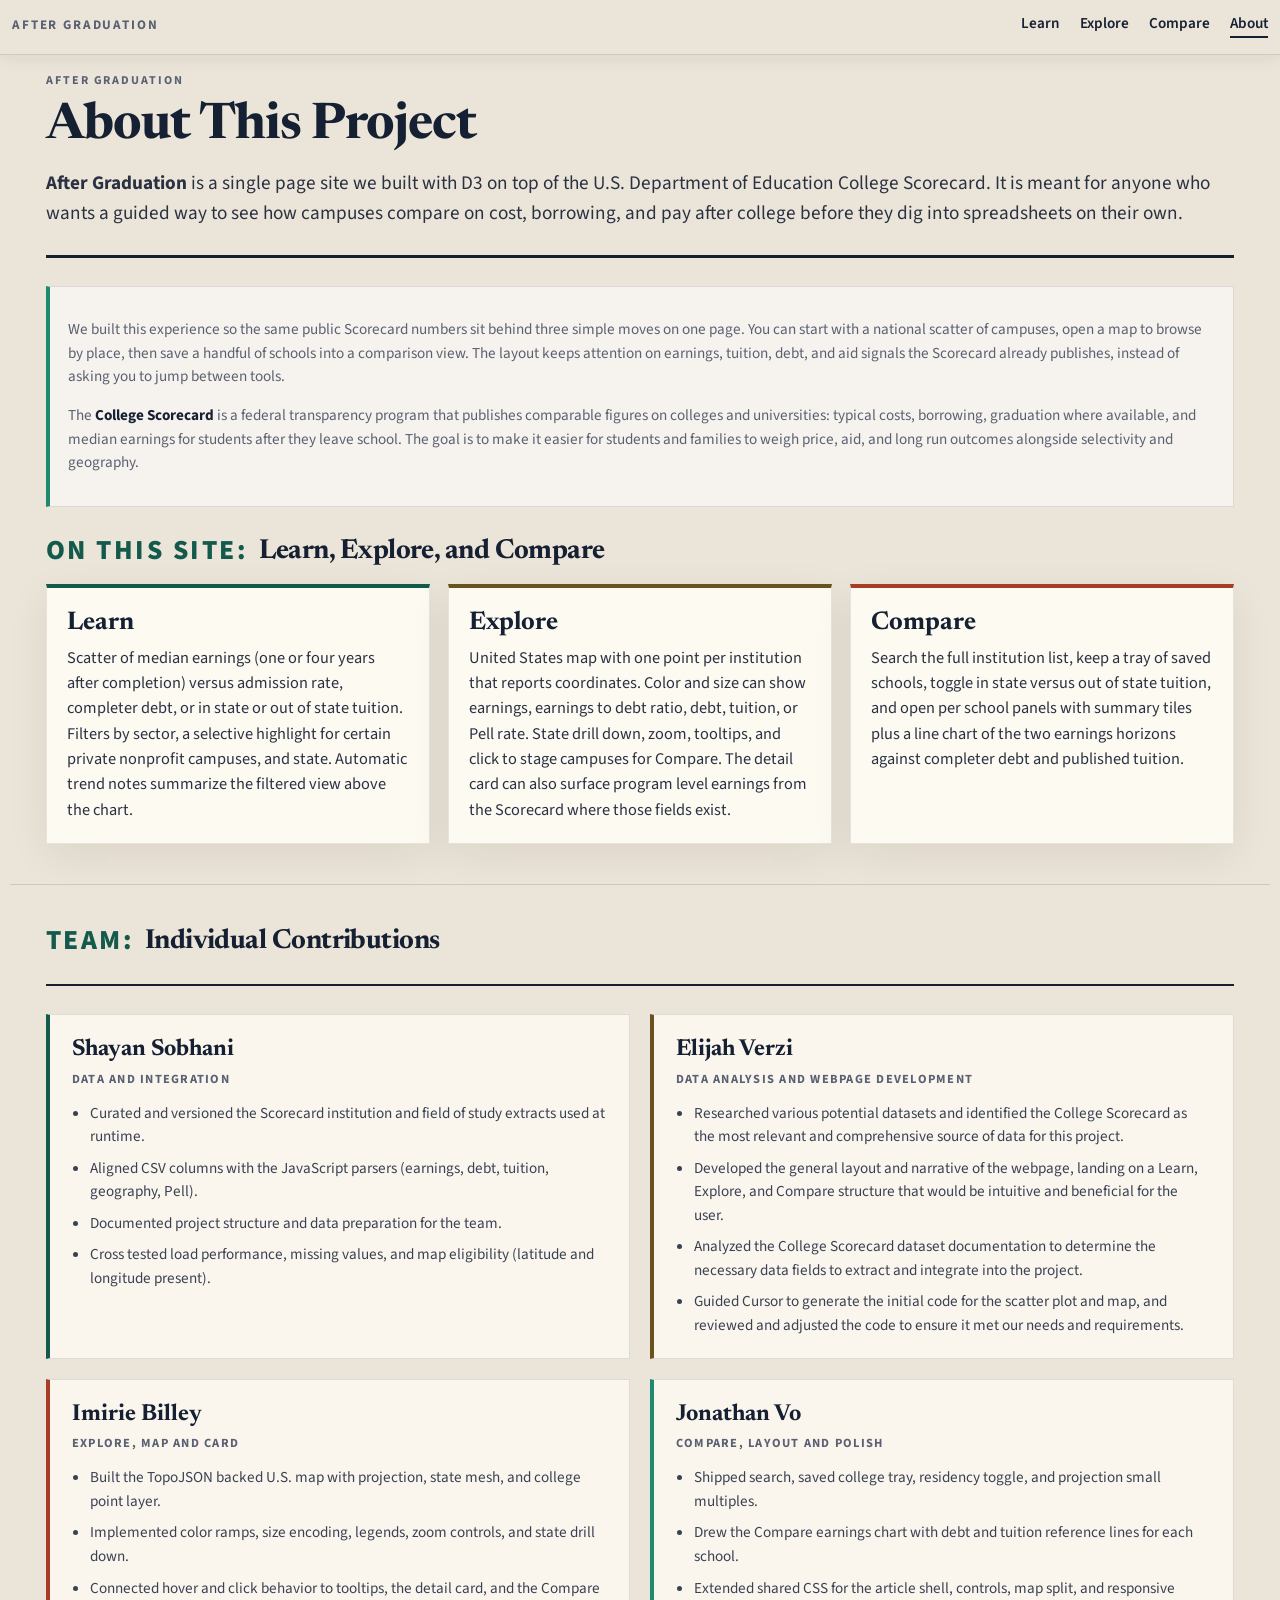
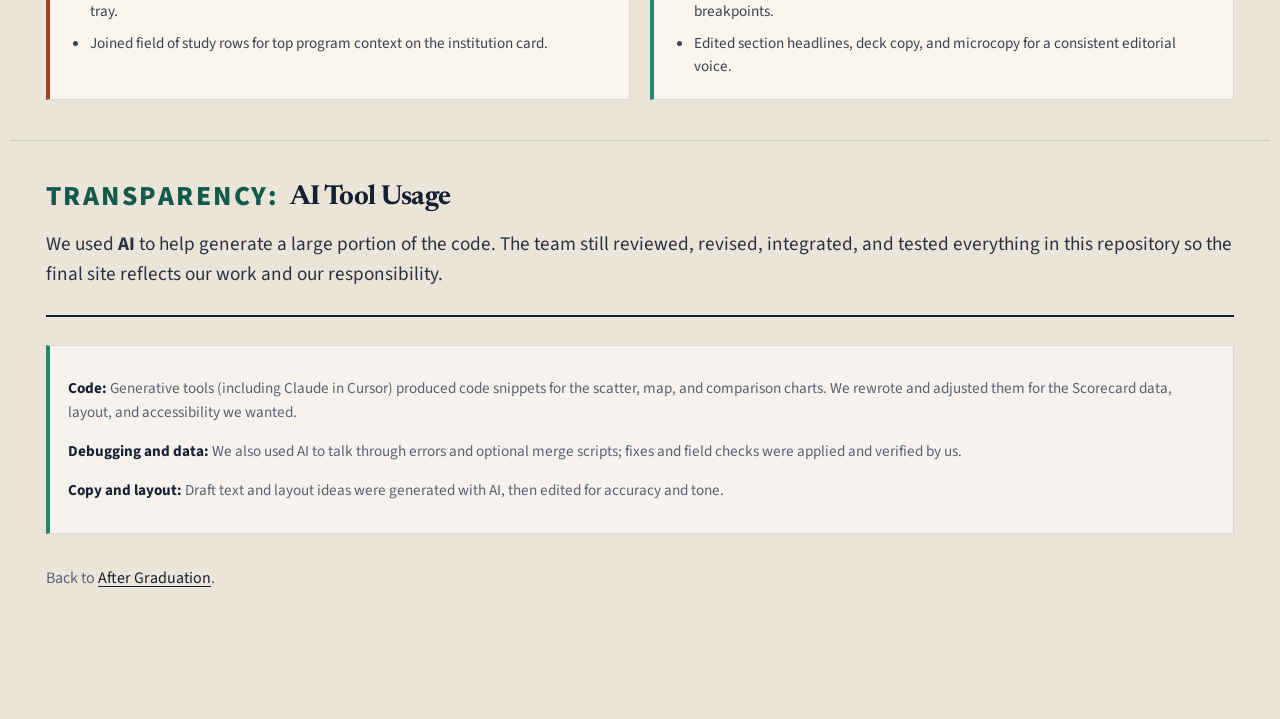
==== about.html @ a9d9b0b6 "Updated my contribution section" ====
<!DOCTYPE html>
<html lang="en">
<head>
  <meta charset="UTF-8">
  <meta name="viewport" content="width=device-width, initial-scale=1.0">
  <title>About | After Graduation</title>
  <link rel="preconnect" href="https://fonts.googleapis.com">
  <link rel="preconnect" href="https://fonts.gstatic.com" crossorigin>
  <link href="https://fonts.googleapis.com/css2?family=Newsreader:ital,opsz,wght@0,6..72,400..800;1,6..72,400..800&family=Source+Sans+3:ital,wght@0,400..700;1,400..700&display=swap" rel="stylesheet">
  <link rel="stylesheet" href="css/styles.css">
</head>
<body class="page-learn page-explore page-about">
  <header class="viz-nav">
    <div class="viz-nav__brand">After Graduation</div>
    <nav class="viz-nav__links" aria-label="Sections">
      <a href="index.html#learn">Learn</a>
      <a href="index.html#explore">Explore</a>
      <a href="index.html#decide">Compare</a>
      <a href="about.html" aria-current="page">About</a>
    </nav>
  </header>

  <div class="page-shell page-shell--article">
    <main>
      <article class="viz-article" id="about-project">
        <header class="viz-mast">
          <p class="viz-kicker">After Graduation</p>
          <h1 class="viz-headline">About This Project</h1>
          <p class="viz-deck">
            <strong>After Graduation</strong> is a single page site we built with D3 on top of the U.S. Department of Education College Scorecard. It is meant for anyone who wants a guided way to see how campuses compare on cost, borrowing, and pay after college before they dig into spreadsheets on their own.
          </p>
        </header>

        <aside class="viz-method" aria-label="About this website and the College Scorecard">
          <p>
            We built this experience so the same public Scorecard numbers sit behind three simple moves on one page. You can start with a national scatter of campuses, open a map to browse by place, then save a handful of schools into a comparison view. The layout keeps attention on earnings, tuition, debt, and aid signals the Scorecard already publishes, instead of asking you to jump between tools.
          </p>
          <p>
            The <strong>College Scorecard</strong> is a federal transparency program that publishes comparable figures on colleges and universities: typical costs, borrowing, graduation where available, and median earnings for students after they leave school. The goal is to make it easier for students and families to weigh price, aid, and long run outcomes alongside selectivity and geography.
          </p>
        </aside>

        <h1 class="viz-headline"><span class="viz-section-prefix">On This Site:</span> <span class="viz-section-rest">Learn, Explore, and Compare</span></h1>

        <div class="about-pillar-grid">
          <article class="about-pillar-card about-pillar-card--learn">
            <h3 class="about-pillar-title">Learn</h3>
            <p class="about-pillar-body">Scatter of median earnings (one or four years after completion) versus admission rate, completer debt, or in state or out of state tuition. Filters by sector, a selective highlight for certain private nonprofit campuses, and state. Automatic trend notes summarize the filtered view above the chart.</p>
          </article>
          <article class="about-pillar-card about-pillar-card--explore">
            <h3 class="about-pillar-title">Explore</h3>
            <p class="about-pillar-body">United States map with one point per institution that reports coordinates. Color and size can show earnings, earnings to debt ratio, debt, tuition, or Pell rate. State drill down, zoom, tooltips, and click to stage campuses for Compare. The detail card can also surface program level earnings from the Scorecard where those fields exist.</p>
          </article>
          <article class="about-pillar-card about-pillar-card--compare">
            <h3 class="about-pillar-title">Compare</h3>
            <p class="about-pillar-body">Search the full institution list, keep a tray of saved schools, toggle in state versus out of state tuition, and open per school panels with summary tiles plus a line chart of the two earnings horizons against completer debt and published tuition.</p>
          </article>
        </div>
      </article>

      <article class="viz-article" id="about-team">
        <header class="viz-mast viz-mast--sub">
          <h1 class="viz-headline"><span class="viz-section-prefix">Team:</span> <span class="viz-section-rest">Individual Contributions </span></h1>
          <p class="viz-deck">
            
          </p>
        </header>

        <div class="about-contrib-grid" role="list">
          <div class="about-contrib-card" role="listitem">
            <h2 class="about-contrib-name">Shayan Sobhani</h2>
            <p class="about-contrib-role">Data and Integration</p>
            <ul class="about-contrib-list">
              <li>Curated and versioned the Scorecard institution and field of study extracts used at runtime.</li>
              <li>Aligned CSV columns with the JavaScript parsers (earnings, debt, tuition, geography, Pell).</li>
              <li>Documented project structure and data preparation for the team.</li>
              <li>Cross tested load performance, missing values, and map eligibility (latitude and longitude present).</li>
            </ul>
          </div>
          <div class="about-contrib-card" role="listitem">
            <h2 class="about-contrib-name">Elijah Verzi</h2>
            <p class="about-contrib-role">Data Analysis and Webpage Development</p>
            <ul class="about-contrib-list">
              <li>Researched various potential datasets and identified the College Scorecard as the most relevant and comprehensive source of data for this project.</li>
              <li>Developed the general layout and narrative of the webpage, landing on a Learn, Explore, and Compare structure that would be intuitive and beneficial for the user.</li>
              <li>Analyzed the College Scorecard dataset documentation to determine the necessary data fields to extract and integrate into the project.</li>
              <li>Guided Cursor to generate the initial code for the scatter plot and map, and reviewed and adjusted the code to ensure it met our needs and requirements.</li>
            </ul>
          </div>
          <div class="about-contrib-card" role="listitem">
            <h2 class="about-contrib-name">Imirie Billey</h2>
            <p class="about-contrib-role">Explore, Map and Card</p>
            <ul class="about-contrib-list">
              <li>Built the TopoJSON backed U.S. map with projection, state mesh, and college point layer.</li>
              <li>Implemented color ramps, size encoding, legends, zoom controls, and state drill down.</li>
              <li>Connected hover and click behavior to tooltips, the detail card, and the Compare tray.</li>
              <li>Joined field of study rows for top program context on the institution card.</li>
            </ul>
          </div>
          <div class="about-contrib-card" role="listitem">
            <h2 class="about-contrib-name">Jonathan Vo</h2>
            <p class="about-contrib-role">Compare, Layout and Polish</p>
            <ul class="about-contrib-list">
              <li>Shipped search, saved college tray, residency toggle, and projection small multiples.</li>
              <li>Drew the Compare earnings chart with debt and tuition reference lines for each school.</li>
              <li>Extended shared CSS for the article shell, controls, map split, and responsive breakpoints.</li>
              <li>Edited section headlines, deck copy, and microcopy for a consistent editorial voice.</li>
            </ul>
          </div>
        </div>
      </article>

      <article class="viz-article" id="about-ai">
        <header class="viz-mast viz-mast--sub">
          <h1 class="viz-headline"><span class="viz-section-prefix">Transparency:</span> <span class="viz-section-rest">AI Tool Usage</span></h1>
          <p class="viz-deck">
            We used <strong>AI</strong> to help generate a large portion of the code. The team still reviewed, revised, integrated, and tested everything in this repository so the final site reflects our work and our responsibility.
          </p>
        </header>

        <aside class="viz-method about-ai-panel" aria-label="AI usage log">
          <p><strong>Code:</strong> Generative tools (including Claude in Cursor) produced code snippets for the scatter, map, and comparison charts. We rewrote and adjusted them for the Scorecard data, layout, and accessibility we wanted.</p>
          <p><strong>Debugging and data:</strong> We also used AI to talk through errors and optional merge scripts; fixes and field checks were applied and verified by us.</p>
          <p><strong>Copy and layout:</strong> Draft text and layout ideas were generated with AI, then edited for accuracy and tone.</p>
        </aside>

        <footer class="viz-footer">
          <p>Back to <a href="index.html#learn">After Graduation</a>.</p>
        </footer>
      </article>
    </main>
  </div>
</body>
</html>
---- css/styles.css ----
:root {
  --bg: #dfd4c4;
  --bg-alt: #f2ebe0;
  --surface: rgba(255, 252, 245, 0.9);
  --surface-strong: #faf6ef;
  --ink: #162033;
  --muted: #5a6172;
  --line: rgba(22, 32, 51, 0.12);
  --accent: #d4572f;
  --accent-soft: #f2b06d;
  --teal: #1f8a70;
  --teal-soft: #9cd8c5;
  --gold: #f0c66b;
  --danger: #c94141;
  --shadow: 0 20px 60px rgba(35, 26, 12, 0.12);
  /* Section labels + matching dividers (unified page) */
  --section-learn: #135a4d;
  --section-explore: #6a5220;
  --section-compare: #a63d24;
}

* {
  box-sizing: border-box;
}

html {
  scroll-behavior: smooth;
  scroll-padding-top: calc(env(safe-area-inset-top, 0px) + 3.75rem);
}

body {
  margin: 0;
  font-family: "Source Sans 3", sans-serif;
  color: var(--ink);
  background: #ebe4d8;
}

body.app-loading-active {
  overflow: hidden;
}

.app-loading-overlay {
  position: fixed;
  inset: 0;
  z-index: 2000;
  display: flex;
  align-items: center;
  justify-content: center;
  padding: 24px;
  box-sizing: border-box;
  background: rgba(235, 228, 216, 0.78);
  backdrop-filter: blur(8px);
  -webkit-backdrop-filter: blur(8px);
  transition: opacity 0.35s ease, visibility 0.35s ease;
}

.app-loading-overlay--hidden {
  opacity: 0;
  visibility: hidden;
  pointer-events: none;
}

.app-loading-overlay__panel {
  max-width: min(420px, 100%);
  padding: 22px 26px;
  border-radius: 0;
  border: 1px solid rgba(22, 32, 51, 0.12);
  background: rgba(255, 252, 245, 0.92);
  box-shadow: 0 12px 40px rgba(22, 32, 51, 0.12);
  text-align: center;
}

.app-loading-overlay__message {
  margin: 0;
  font-size: 1.05rem;
  font-weight: 600;
  line-height: 1.45;
  color: var(--ink);
}

a {
  color: inherit;
  text-decoration: none;
}

.page-shell {
  width: min(1380px, calc(100% - 32px));
  margin: 0 auto;
  padding-bottom: 48px;
}

.hero {
  padding: 24px 0 32px;
}

.topbar {
  display: flex;
  align-items: center;
  justify-content: space-between;
  gap: 16px;
  padding: 10px 14px;
  margin-bottom: 28px;
  border: 1px solid rgba(255, 255, 255, 0.45);
  border-radius: 0;
  background: rgba(255, 248, 236, 0.62);
  backdrop-filter: blur(14px);
  box-shadow: var(--shadow);
}

.brand,
h1,
h2,
h3 {
  font-family: "Space Grotesk", sans-serif;
}

.brand {
  font-size: 1rem;
  font-weight: 700;
  letter-spacing: 0.04em;
  text-transform: uppercase;
}

.topbar-links {
  display: flex;
  flex-wrap: wrap;
  gap: 16px;
  color: var(--muted);
}

.hero-grid {
  display: grid;
  grid-template-columns: 1.3fr 0.9fr;
  gap: 24px;
}

.hero-copy,
.hero-panel,
.panel {
  border: 1px solid rgba(255, 255, 255, 0.4);
  border-radius: 0;
  background: var(--surface);
  backdrop-filter: blur(16px);
  box-shadow: var(--shadow);
}

.hero-copy {
  padding: 36px;
}

.eyebrow {
  margin: 0 0 12px;
  color: var(--accent);
  text-transform: uppercase;
  letter-spacing: 0.12em;
  font-weight: 700;
  font-size: 0.78rem;
}

h1 {
  margin: 0;
  font-size: clamp(2.7rem, 5vw, 5rem);
  line-height: 0.95;
}

.hero-text {
  max-width: 62ch;
  color: var(--muted);
  font-size: 1.1rem;
  line-height: 1.6;
  margin: 20px 0 26px;
}

.hero-actions {
  display: flex;
  flex-wrap: wrap;
  gap: 12px;
}

.button {
  display: inline-flex;
  align-items: center;
  justify-content: center;
  min-height: 46px;
  padding: 0 18px;
  border-radius: 0;
  font-weight: 700;
  transition: transform 160ms ease, background 160ms ease;
}

.button:hover {
  transform: translateY(-1px);
}

.button.primary {
  background: var(--ink);
  color: #fff;
}

.button.secondary {
  background: rgba(255, 255, 255, 0.65);
  border: 1px solid var(--line);
}

.hero-panel {
  padding: 28px;
  display: flex;
  flex-direction: column;
  gap: 18px;
  justify-content: space-between;
}

.hero-stat {
  padding: 20px;
  border-radius: 0;
  background: linear-gradient(135deg, rgba(31, 138, 112, 0.12), rgba(212, 87, 47, 0.08));
}

.hero-stat-label,
.hero-mini-grid span,
.section-heading p,
.chart-header p,
.college-card .meta,
.tooltip .meta,
.projection-summary .summary-label {
  color: var(--muted);
}

.hero-stat strong {
  display: block;
  margin-top: 8px;
  font-size: 1.45rem;
  line-height: 1.2;
}

.hero-mini-grid {
  display: grid;
  grid-template-columns: repeat(3, 1fr);
  gap: 12px;
}

.hero-mini-grid article {
  padding: 16px;
  border-radius: 0;
  background: rgba(255, 255, 255, 0.55);
  border: 1px solid var(--line);
}

.hero-mini-grid strong {
  display: block;
  margin-top: 8px;
  line-height: 1.25;
}

main {
  display: flex;
  flex-direction: column;
  gap: 28px;
}

.story-section {
  padding-top: 10px;
}

.section-heading {
  display: grid;
  grid-template-columns: 0.95fr 1.05fr;
  gap: 24px;
  align-items: end;
  margin-bottom: 16px;
}

.section-heading h2 {
  margin: 0;
  font-size: clamp(1.9rem, 3.5vw, 3rem);
}

.section-heading p {
  margin: 0;
  font-size: 1.05rem;
  line-height: 1.6;
}

.controls-panel,
.projection-shell {
  padding: 18px;
}

.controls-panel {
  display: grid;
  grid-template-columns: repeat(3, minmax(160px, 1fr));
  gap: 16px;
  margin-bottom: 16px;
}

.control-group {
  display: flex;
  flex-direction: column;
  gap: 8px;
}

.control-group label {
  font-weight: 700;
  font-size: 0.95rem;
}

select {
  width: 100%;
  min-height: 46px;
  padding: 0 12px;
  border-radius: 0;
  border: 1px solid var(--line);
  background: rgba(255, 255, 255, 0.82);
  color: var(--ink);
  font: inherit;
}

.learn-layout,
.explore-layout {
  display: grid;
  gap: 16px;
}

.learn-layout {
  grid-template-columns: 1.1fr 0.9fr;
}

.explore-layout {
  grid-template-columns: 1.25fr 0.75fr;
}

.chart-panel,
.map-panel,
.insight-panel {
  padding: 18px;
}

.chart-header {
  display: flex;
  justify-content: space-between;
  gap: 16px;
  align-items: flex-start;
  margin-bottom: 8px;
}

.chart-header h3,
.insight-panel h3 {
  margin: 0;
  font-size: 1.25rem;
}

.chart-header p {
  margin: 6px 0 0;
}

.legend,
.map-legend:not(.map-legend--explore) {
  display: flex;
  flex-wrap: wrap;
  gap: 14px;
  align-items: center;
  font-size: 0.92rem;
}

.legend span,
.map-legend:not(.map-legend--explore) span {
  display: inline-flex;
  align-items: center;
  gap: 8px;
}

/* Explore map: gradient scale above the map */
.map-legend--explore {
  display: flex;
  flex-direction: column;
  align-items: center;
  width: 100%;
  margin: 0 0 14px;
  gap: 6px;
  --map-legend-track: min(440px, 92%);
}

.map-legend--explore .map-legend-caption {
  margin: 0;
  font-size: 0.78rem;
  font-weight: 600;
  color: var(--muted);
  text-align: center;
  line-height: 1.35;
  max-width: 36rem;
}

.map-legend--explore .map-legend-bar-wrap {
  width: var(--map-legend-track);
  max-width: 100%;
  box-sizing: border-box;
  overflow: hidden;
  flex-shrink: 0;
  border: 1px solid rgba(22, 32, 51, 0.14);
  box-shadow: 0 1px 2px rgba(22, 32, 51, 0.08);
}

.map-legend--explore .map-legend-bar {
  display: block;
  width: 100%;
  height: 16px;
  border-radius: 0;
  border: none;
  box-sizing: border-box;
  box-shadow: inset 0 1px 0 rgba(255, 255, 255, 0.35);
}

.map-legend--explore .map-legend-ticks {
  display: flex;
  justify-content: space-between;
  align-items: baseline;
  width: var(--map-legend-track);
  max-width: 100%;
  box-sizing: border-box;
  gap: 12px;
  font-size: 0.8rem;
  font-weight: 600;
  font-variant-numeric: tabular-nums;
  color: var(--ink);
}

.map-legend--explore .map-legend-hint {
  font-size: 0.72rem;
  font-weight: 500;
  color: var(--muted);
  letter-spacing: 0.02em;
  text-align: center;
  max-width: 28rem;
  line-height: 1.4;
  display: block;
  width: 100%;
}

.legend-swatch {
  width: 12px;
  height: 12px;
  border-radius: 0;
  display: inline-block;
}

.legend-swatch.employed {
  background: var(--teal);
}

.legend-swatch.unemployed {
  background: var(--danger);
}

svg {
  width: 100%;
  display: block;
}

#employment-chart,
#debt-chart,
#projection-line-chart,
#debt-earnings-chart {
  height: 420px;
}

.scatter-chart-panel #earnings-scatter-chart {
  min-height: 480px;
}

.scatter-chart-wrap {
  position: relative;
}

.scatter-state-label {
  position: absolute;
  top: 10px;
  right: 12px;
  z-index: 4;
  max-width: min(280px, calc(100% - 100px));
  padding: 6px 10px;
  font-family: "Source Sans 3", system-ui, sans-serif;
  font-size: 0.78rem;
  font-weight: 600;
  letter-spacing: 0.02em;
  text-transform: none;
  text-align: right;
  line-height: 1.25;
  color: var(--ink);
  background: rgba(255, 252, 245, 0.94);
  border: 1px solid rgba(22, 32, 51, 0.18);
  box-shadow: 0 2px 8px rgba(22, 32, 51, 0.08);
  pointer-events: none;
  box-sizing: border-box;
}

.earnings-slider-panel,
.learn-filters-panel {
  margin-bottom: 8px;
}

.learn-filters-grid {
  display: grid;
  grid-template-columns: repeat(auto-fit, minmax(220px, 1fr));
  gap: 20px;
  align-items: start;
}

.learn-filter-checkboxes {
  display: flex;
  flex-direction: column;
  gap: 8px;
}

.learn-filter-checkboxes .control-label {
  font-weight: 600;
  margin-bottom: 2px;
}

.checkbox-label {
  display: flex;
  align-items: center;
  gap: 8px;
  cursor: pointer;
  font-size: 0.95rem;
}

.checkbox-label input {
  width: 18px;
  height: 18px;
  accent-color: var(--teal);
}

.earnings-slider-inline .earnings-slider-row {
  margin-top: 6px;
}

.earnings-slider-inline .earnings-slider-hint {
  margin-top: 8px;
}

.earnings-slider-row {
  display: flex;
  align-items: center;
  gap: 16px;
  flex-wrap: wrap;
}

.earnings-slider-row label {
  font-weight: 600;
  min-width: 140px;
}

.earnings-slider-row input[type="range"] {
  flex: 1;
  min-width: 200px;
  accent-color: var(--teal);
  height: 8px;
}

.earnings-slider-value {
  font-family: "Space Grotesk", sans-serif;
  font-weight: 700;
  font-size: 1.05rem;
  color: var(--accent);
  min-width: 5.5rem;
}

.earnings-slider-hint {
  margin: 10px 0 0;
}

.scatter-tooltip {
  position: absolute;
  pointer-events: none;
  opacity: 0;
  z-index: 5;
  max-width: 280px;
  padding: 10px 12px;
  border-radius: 0;
  background: var(--surface-strong);
  border: 1px solid var(--line);
  box-shadow: var(--shadow);
  font-size: 0.88rem;
  line-height: 1.45;
}

.scatter-tooltip strong {
  font-family: "Space Grotesk", sans-serif;
}

#us-map {
  min-height: 620px;
}

.map-wrap {
  position: relative;
  overflow: visible;
  z-index: 3;
}

.back-to-country-container {
  display: flex;
  justify-content: flex-end;
  margin-bottom: 8px;
}

.back-to-country-container button {
  background: var(--ink);
  color: #fff;
  border: none;
  border-radius: 0;
  padding: 8px 12px;
  font-size: 0.9rem;
  cursor: pointer;
  transition: background 160ms ease;
}

.back-to-country-container button:hover {
  background: var(--accent);
}

.tooltip {
  position: absolute;
  min-width: 220px;
  max-width: 280px;
  padding: 12px 14px;
  border-radius: 0;
  background: rgba(19, 27, 43, 0.94);
  color: #fff;
  box-shadow: 0 18px 40px rgba(0, 0, 0, 0.25);
  pointer-events: none;
  transform: translate(10px, 10px);
  z-index: 10;
}

.hidden {
  display: none;
}

.tooltip strong,
.college-card strong {
  font-family: "Space Grotesk", sans-serif;
  font-size: 1rem;
}

.tooltip p,
.college-card p {
  margin: 6px 0;
}

.college-card {
  min-height: 300px;
  display: flex;
  flex-direction: column;
  gap: 10px;
}

.metric-grid {
  display: grid;
  grid-template-columns: repeat(2, minmax(0, 1fr));
  gap: 12px;
}

.metric-tile,
.summary-tile {
  padding: 14px;
  border-radius: 0;
  border: 1px solid var(--line);
  background: rgba(255, 255, 255, 0.52);
}

.metric-tile span,
.summary-tile span {
  display: block;
  font-size: 0.88rem;
  color: var(--muted);
}

.metric-tile strong,
.summary-tile strong {
  display: block;
  margin-top: 6px;
  font-size: 1.15rem;
}

.projection-shell {
  display: grid;
  grid-template-rows: auto auto 1fr;
  gap: 16px;
}

.projection-charts {
  display: flex;
  flex-wrap: wrap;
  gap: 16px;
}

.projection-controls {
  display: flex;
  flex-direction: column;
  gap: 14px;
}

.projection-empty {
  margin: 0;
  padding: 12px 14px;
  color: var(--muted);
  background: var(--bg-alt);
  border-radius: 0;
  border: 1px solid var(--line);
  flex: 1 1 100%;
}

.chart-header .chart-header-main {
  flex: 1 1 auto;
  min-width: 0;
}

.chart-header .chart-panel__remove {
  flex-shrink: 0;
  align-self: flex-start;
  margin-top: 2px;
}

.chart-panel__alerts {
  display: flex;
  flex-wrap: wrap;
  gap: 8px;
  margin: 4px 0 14px;
}

.compare-alert {
  display: inline-flex;
  align-items: center;
  font-family: "Source Sans 3", system-ui, sans-serif;
  font-size: 0.68rem;
  font-weight: 700;
  letter-spacing: 0.06em;
  text-transform: uppercase;
  padding: 5px 11px;
  border-radius: 0;
  border: 1px solid rgba(22, 32, 51, 0.14);
  box-shadow:
    0 1px 2px rgba(22, 32, 51, 0.06),
    inset 0 1px 0 rgba(255, 255, 255, 0.45);
  line-height: 1.2;
  max-width: 100%;
}

.compare-alert--debt {
  color: #0d3d32;
  background: linear-gradient(135deg, #c8f5e8 0%, #7fdcc4 100%);
  border-color: rgba(31, 138, 112, 0.35);
}

.compare-alert--tuition {
  color: #3b2e06;
  background: linear-gradient(135deg, #fff3c2 0%, #e8c96a 100%);
  border-color: rgba(180, 130, 20, 0.4);
}

.compare-alert--earn-4 {
  color: #0a2740;
  background: linear-gradient(135deg, #c5ebff 0%, #6ec4f0 100%);
  border-color: rgba(30, 110, 180, 0.35);
}

.compare-alert--earn-1 {
  color: #102040;
  background: linear-gradient(135deg, #dce8ff 0%, #9ab8f5 100%);
  border-color: rgba(70, 95, 170, 0.35);
}

.compare-alert--ratio {
  color: #301047;
  background: linear-gradient(135deg, #f0e0ff 0%, #c9a0ef 100%);
  border-color: rgba(124, 58, 237, 0.35);
}

.compare-alert--payment {
  color: #1a2338;
  background: linear-gradient(135deg, #e8eefc 0%, #b4c4e8 100%);
  border-color: rgba(60, 80, 130, 0.3);
}

.compare-alert--value {
  color: #0d3028;
  background: linear-gradient(135deg, #d4faf0 0%, #5fd4b8 100%);
  border-color: rgba(20, 120, 100, 0.38);
}

.remove-btn {
  background: var(--danger);
  color: white;
  border: none;
  border-radius: 0;
  padding: 4px 8px;
  cursor: pointer;
  font-size: 0.8rem;
}

.remove-btn:hover {
  background: #a83333;
}

#decide-search-results {
  margin-bottom: 16px;
}

.decide-search-panel {
  padding: 14px 18px;
}

.decide-search-field {
  grid-column: 1 / -1;
}

.decide-search-field input {
  width: 100%;
  max-width: 720px;
  padding: 10px 12px;
  border-radius: 0;
  border: 1px solid var(--line);
  font: inherit;
  background: var(--surface);
  color: var(--ink);
}

.decide-search-list {
  list-style: none;
  padding: 0;
  margin: 0;
  display: flex;
  flex-direction: column;
  gap: 8px;
}

.decide-pick-btn {
  width: 100%;
  text-align: left;
  padding: 10px 14px;
  border-radius: 0;
  border: 1px solid var(--line);
  background: var(--surface);
  cursor: pointer;
  font: inherit;
  color: var(--ink);
  transition: border-color 0.15s ease, box-shadow 0.15s ease;
}

.decide-pick-btn:hover {
  border-color: var(--teal);
  box-shadow: 0 4px 14px rgba(31, 138, 112, 0.12);
}

.decide-pick-btn .meta {
  font-weight: 400;
  color: var(--muted);
}

.summary-tiles {
  display: grid;
  grid-template-columns: repeat(auto-fit, minmax(120px, 1fr));
  gap: 8px;
  margin-top: 8px;
}

.summary-tile {
  background: var(--bg-alt);
  padding: 6px 10px;
  border-radius: 0;
  border: 1px solid var(--line);
}

.summary-tile .summary-label {
  display: block;
  font-size: 0.8rem;
  color: var(--muted);
  margin-bottom: 2px;
}

.chart-panel svg {
  flex: 1;
}

.chart-panel {
  flex: 0 0 calc(50% - 8px);
  box-sizing: border-box;
  border: 2px solid var(--line);
  border-radius: 0;
  background: var(--surface);
  backdrop-filter: blur(16px);
  box-shadow: var(--shadow);
  display: flex;
  flex-direction: column;
  min-height: 500px;
}

.axis text,
.axis-label,
.annotation {
  fill: var(--muted);
  font-family: "Source Sans 3", sans-serif;
}

.axis path,
.axis line,
.grid line {
  stroke: rgba(22, 32, 51, 0.15);
}

.grid path {
  stroke: none;
}

.chart-title-inline {
  font-weight: 700;
  fill: var(--ink);
}

.footnote {
  font-size: 0.9rem;
  color: var(--muted);
}

@media (max-width: 1100px) {
  .hero-grid,
  .section-heading,
  .learn-layout,
  .explore-layout,
  .projection-shell {
    grid-template-columns: 1fr;
  }

  #us-map {
    min-height: 500px;
  }
}

@media (max-width: 720px) {
  .page-shell {
    width: min(100% - 20px, 1380px);
  }

  .hero-copy,
  .hero-panel,
  .controls-panel,
  .chart-panel,
  .map-panel,
  .insight-panel,
  .projection-shell {
    padding: 16px;
    border-radius: 0;
  }

  .controls-panel {
    grid-template-columns: 1fr;
  }

  .topbar {
    flex-direction: column;
    align-items: flex-start;
  }

  .hero-mini-grid,
  .metric-grid {
    grid-template-columns: 1fr;
  }

  h1 {
    font-size: 2.5rem;
  }

  #employment-chart,
  #debt-chart,
  #projection-line-chart,
  #debt-earnings-chart {
    height: 360px;
  }
}

/* ── Story callout boxes ───────────────────────────────────────────────── */
.alert-banner {
  display: flex;
  flex-wrap: wrap;
  justify-content: space-between;
  align-items: center;
  gap: 18px;
  margin-bottom: 18px;
  padding: 18px 22px;
  border-radius: 0;
  background: linear-gradient(90deg, rgba(244,145,23,0.96), rgba(226,71,95,0.96));
  color: #fff;
  border: 1px solid rgba(255, 255, 255, 0.32);
  box-shadow: 0 16px 40px rgba(0, 0, 0, 0.16);
}

.alert-banner strong {
  display: block;
  font-size: 1rem;
  margin-bottom: 4px;
}

.alert-banner span {
  color: rgba(255, 255, 255, 0.92);
  font-weight: 500;
}

.alert-link {
  display: inline-flex;
  align-items: center;
  justify-content: center;
  min-height: 44px;
  padding: 0 16px;
  border-radius: 0;
  background: rgba(255, 255, 255, 0.18);
  color: #fff;
  font-weight: 700;
  text-decoration: none;
  transition: background 160ms ease, transform 160ms ease;
}

.alert-link:hover {
  background: rgba(255, 255, 255, 0.32);
  transform: translateY(-1px);
}

.story-callout {
  margin: 0 0 20px;
  padding: 22px 26px;
  border-radius: 0;
  background: linear-gradient(135deg, rgba(31,138,112,0.08), rgba(240,198,107,0.10));
  border: 1px solid rgba(31,138,112,0.18);
  line-height: 1.65;
  color: var(--ink);
}
.story-callout p { margin: 0 0 10px; }
.story-callout p:last-child { margin-bottom: 0; }

/* ── About button in nav ───────────────────────────────────────────────── */
.button-nav-about {
  display: inline-flex;
  align-items: center;
  padding: 6px 14px;
  border-radius: 0;
  background: var(--ink);
  color: #fff !important;
  font-weight: 700;
  font-size: 0.88rem;
  transition: transform 160ms ease, background 160ms ease;
}
.button-nav-about:hover { transform: translateY(-1px); background: var(--accent); }

/* ── Map zoom controls ─────────────────────────────────────────────────── */
.map-zoom-controls {
  position: absolute;
  top: 10px;
  right: 10px;
  z-index: 10;
  display: flex;
  flex-direction: column;
  gap: 4px;
}
.map-zoom-controls button {
  width: 32px;
  height: 32px;
  border-radius: 0;
  border: 1px solid var(--line);
  background: var(--surface-strong);
  font-size: 1.1rem;
  font-weight: 700;
  cursor: pointer;
  display: flex;
  align-items: center;
  justify-content: center;
  box-shadow: 0 2px 8px rgba(0,0,0,0.10);
  transition: background 120ms ease;
}
.map-zoom-controls button:hover { background: var(--bg-alt); }

/* ── Efficiency chart tooltip ──────────────────────────────────────────── */
#efficiency-tooltip {
  z-index: 20;
}

/* ── Stats table styling ───────────────────────────────────────────────── */
.stats-table {
  overflow-x: auto;
  padding: 10px 0;
}

.stats-table table {
  width: 100%;
  border-collapse: collapse;
  font-size: 14px;
}

.stats-table th,
.stats-table td {
  padding: 10px;
  text-align: left;
  border-bottom: 1px solid rgba(22, 32, 51, 0.05);
}

.stats-table th {
  font-weight: 600;
  background-color: rgba(31, 138, 112, 0.05);
  border-bottom: 1px solid rgba(22, 32, 51, 0.1);
}

.stats-table tr:hover {
  background-color: rgba(31, 138, 112, 0.02);
}

/* Learn scatter: auto trend narrative (replaces category summary table) */
.scatter-trends {
  font-size: 15px;
  line-height: 1.55;
  color: var(--ink);
}

.scatter-trends p {
  margin: 0 0 0.85em;
}

.scatter-trends p:last-child {
  margin-bottom: 0;
}

/* ═══════════════════════════════════════════════════════════════════════════
   NYT-style data article layout (Learn + Explore only, body.page-learn / page-explore)
   ═══════════════════════════════════════════════════════════════════════════ */

body.page-learn,
body.page-explore {
  font-family: "Source Sans 3", system-ui, sans-serif;
}

body.page-learn .page-shell--article,
body.page-explore .page-shell--article {
  width: min(1400px, calc(100% - 24px));
  margin: 0 auto;
  padding-top: calc(env(safe-area-inset-top, 0px) + 3.75rem);
  padding-bottom: 72px;
}

body.page-learn .viz-nav,
body.page-explore .viz-nav {
  position: fixed;
  top: 0;
  left: 0;
  right: 0;
  width: 100%;
  box-sizing: border-box;
  z-index: 1000;
  display: flex;
  align-items: center;
  justify-content: space-between;
  gap: 16px;
  margin: 0;
  padding-top: calc(12px + env(safe-area-inset-top, 0px));
  padding-bottom: 16px;
  padding-left: max(12px, calc((100vw - min(1400px, 100vw - 24px)) / 2));
  padding-right: max(12px, calc((100vw - min(1400px, 100vw - 24px)) / 2));
  border-bottom: 1px solid rgba(22, 32, 51, 0.14);
  background: #ebe4d8;
  box-shadow: 0 4px 18px rgba(22, 32, 51, 0.07);
}

body.page-learn .viz-nav__brand,
body.page-explore .viz-nav__brand {
  font-family: "Source Sans 3", system-ui, sans-serif;
  font-size: 0.82rem;
  font-weight: 700;
  letter-spacing: 0.14em;
  text-transform: uppercase;
  color: var(--muted);
}

body.page-learn .viz-nav__links,
body.page-explore .viz-nav__links {
  display: flex;
  flex-wrap: wrap;
  gap: 20px;
  font-size: 0.95rem;
  font-weight: 600;
}

body.page-learn .viz-nav__links a,
body.page-explore .viz-nav__links a {
  color: var(--ink);
  border-bottom: 2px solid transparent;
  padding-bottom: 2px;
}

body.page-learn .viz-nav__links a:hover,
body.page-explore .viz-nav__links a:hover,
body.page-learn .viz-nav__links a[aria-current="page"],
body.page-explore .viz-nav__links a[aria-current="page"] {
  border-bottom-color: var(--ink);
}

body.page-learn main,
body.page-explore main {
  gap: 0;
}

body.page-learn.page-explore .viz-index-lede {
  max-width: min(1280px, calc(100% - 32px));
  width: 100%;
  margin: 0 auto 32px;
  padding: 0 16px;
  font-size: 1.08rem;
  line-height: 1.58;
  color: #2a3142;
  box-sizing: border-box;
}

body.page-learn.page-explore main > .viz-article + .viz-article {
  margin-top: 0;
  padding-top: 0;
  border-top: none;
}

/* Unified index only: strong dividers between major sections (inset with article padding, same as Learn) */
body.page-learn.page-explore #explore.viz-article {
  margin-top: 0;
  padding-top: 0;
  border-top: none;
  box-shadow: none;
}

body.page-learn.page-explore #explore > .viz-mast {
  margin-top: 52px;
  padding-top: 48px;
  border-top: 4px solid var(--section-explore);
  box-shadow: inset 0 14px 0 color-mix(in srgb, var(--section-explore) 14%, transparent);
}

body.page-learn.page-explore #decide.viz-article {
  margin-top: 0;
  padding-top: 0;
  border-top: none;
  box-shadow: none;
}

body.page-learn.page-explore #decide > .viz-mast {
  margin-top: 56px;
  padding-top: 48px;
  border-top: 4px solid var(--section-compare);
  box-shadow: inset 0 14px 0 color-mix(in srgb, var(--section-compare) 14%, transparent);
}

/* Split editorial intro from the Learn chart block on the unified page */
body.page-learn.page-explore #learn > .viz-headline:has(.viz-section-prefix) {
  margin-top: 40px;
  padding-top: 36px;
  border-top: 3px solid var(--section-learn);
  box-shadow: inset 0 12px 0 color-mix(in srgb, var(--section-learn) 12%, transparent);
}

body.page-learn .viz-article,
body.page-explore .viz-article {
  max-width: min(1040px, calc(100% - 32px));
  width: 100%;
  margin: 0 auto;
  padding: 8px 20px 56px;
  box-sizing: border-box;
}

body.page-explore .viz-article:not(.viz-article--decide) {
  max-width: min(1280px, calc(100% - 32px));
}

body.page-explore .viz-article--decide {
  max-width: min(1280px, calc(100% - 32px));
  width: 100%;
}

body.page-learn .viz-mast,
body.page-explore .viz-mast {
  padding-bottom: 8px;
  border-bottom: 3px solid var(--ink);
  margin-bottom: 28px;
}

body.page-learn .viz-mast--sub,
body.page-explore .viz-mast--sub {
  border-bottom-width: 2px;
}

body.page-learn .viz-kicker,
body.page-explore .viz-kicker {
  margin: 0 0 10px;
  font-family: "Source Sans 3", system-ui, sans-serif;
  font-size: 0.75rem;
  font-weight: 700;
  letter-spacing: 0.16em;
  text-transform: uppercase;
  color: var(--muted);
}

body.page-learn .viz-headline,
body.page-explore .viz-headline {
  margin: 0 0 16px;
  font-family: "Newsreader", "Georgia", serif;
  font-weight: 700;
  font-size: clamp(2.1rem, 5vw, 3.15rem);
  line-height: 1.08;
  letter-spacing: -0.02em;
  color: var(--ink);
}

body.page-learn .viz-headline:has(.viz-section-prefix),
body.page-explore .viz-headline:has(.viz-section-prefix) {
  display: flex;
  flex-wrap: wrap;
  align-items: center;
  gap: 0.35em 0.65em;
  font-family: "Source Sans 3", system-ui, sans-serif;
  font-size: 1rem;
  font-weight: 400;
  line-height: 1.28;
  letter-spacing: normal;
}

body.page-learn .viz-headline:has(.viz-section-prefix) .viz-section-prefix,
body.page-explore .viz-headline:has(.viz-section-prefix) .viz-section-prefix {
  flex: 0 0 auto;
  font-family: "Source Sans 3", system-ui, sans-serif;
  font-weight: 800;
  font-size: clamp(1.28rem, 3.35vw, 1.72rem);
  line-height: 1.1;
  letter-spacing: 0.09em;
  text-transform: uppercase;
  color: var(--section-learn);
}

body.page-learn .viz-headline:has(.viz-section-prefix) .viz-section-rest,
body.page-explore .viz-headline:has(.viz-section-prefix) .viz-section-rest {
  flex: 1 1 min(100%, 16rem);
  font-family: "Newsreader", "Georgia", serif;
  font-weight: 700;
  font-size: clamp(1.28rem, 3.35vw, 1.72rem);
  line-height: 1.2;
  letter-spacing: -0.02em;
  color: var(--ink);
}

#explore .viz-headline:has(.viz-section-prefix) .viz-section-prefix {
  color: var(--section-explore);
}

#decide .viz-headline:has(.viz-section-prefix) .viz-section-prefix {
  color: var(--section-compare);
}

body.page-learn .viz-deck,
body.page-explore .viz-deck {
  margin: 0 0 18px;
  font-size: 1.2rem;
  line-height: 1.55;
  color: #2a3142;
}

body.page-learn .viz-article-intro,
body.page-explore .viz-article-intro {
  margin: 0 0 14px;
  max-width: 62ch;
  font-size: 1.05rem;
  line-height: 1.58;
  color: #3a4152;
}

body.page-learn .viz-chart-title:has(.viz-section-prefix),
body.page-explore .viz-chart-title:has(.viz-section-prefix) {
  display: flex;
  flex-wrap: wrap;
  align-items: center;
  gap: 0.3em 0.5em;
  font-size: 1rem;
  line-height: 1.25;
}

body.page-learn .viz-chart-title:has(.viz-section-prefix) .viz-section-prefix,
body.page-explore .viz-chart-title:has(.viz-section-prefix) .viz-section-prefix {
  flex: 0 0 auto;
  font-family: "Source Sans 3", system-ui, sans-serif;
  font-weight: 800;
  font-size: clamp(1.12rem, 2.5vw, 1.38rem);
  letter-spacing: 0.08em;
  text-transform: uppercase;
  color: var(--section-learn);
}

body.page-learn .viz-chart-title:has(.viz-section-prefix) .viz-section-rest,
body.page-explore .viz-chart-title:has(.viz-section-prefix) .viz-section-rest {
  flex: 1 1 min(100%, 12rem);
  font-family: "Newsreader", "Georgia", serif;
  font-weight: 700;
  font-size: clamp(1.12rem, 2.5vw, 1.38rem);
  letter-spacing: -0.015em;
  color: var(--ink);
}

body.page-learn .viz-byline,
body.page-explore .viz-byline {
  margin: 0;
  font-size: 0.88rem;
  line-height: 1.5;
  color: var(--muted);
}

body.page-learn .viz-byline span,
body.page-explore .viz-byline span {
  font-weight: 700;
  color: var(--ink);
  margin-right: 6px;
}

body.page-learn .viz-byline a,
body.page-explore .viz-byline a {
  text-decoration: underline;
  text-underline-offset: 3px;
}

body.page-learn .viz-method,
body.page-explore .viz-method {
  margin: 0 0 28px;
  padding: 16px 18px;
  background: rgba(255, 255, 255, 0.55);
  border: 1px solid var(--line);
  border-left: 4px solid var(--teal);
  font-size: 0.95rem;
  line-height: 1.55;
  color: var(--muted);
}

body.page-learn .viz-method strong,
body.page-explore .viz-method strong {
  color: var(--ink);
}

body.page-learn .viz-controls,
body.page-explore .viz-controls {
  margin: 0 0 32px;
  padding: 18px 16px;
  background: rgba(255, 252, 245, 0.75);
  border: 1px solid var(--line);
}

body.page-learn .viz-controls__grid,
body.page-explore .viz-controls__grid {
  display: grid;
  grid-template-columns: repeat(auto-fit, minmax(240px, 1fr));
  gap: 18px 24px;
  align-items: start;
}

body.page-explore .viz-controls__grid--explore {
  grid-template-columns: repeat(3, minmax(0, 1fr));
}

body.page-explore .viz-controls__grid--decide {
  grid-template-columns: repeat(2, minmax(0, 1fr));
}

body.page-explore .viz-controls__grid--decide .decide-search-field {
  grid-column: 1 / -1;
}

body.page-learn .viz-fieldset,
body.page-learn .viz-field {
  margin: 0;
}

body.page-learn .viz-label,
body.page-explore .viz-label {
  display: block;
  font-weight: 700;
  font-size: 0.78rem;
  letter-spacing: 0.06em;
  text-transform: uppercase;
  color: var(--muted);
  margin-bottom: 8px;
}

body.page-learn .viz-field--horizon {
  grid-column: 1 / -1;
  margin: 0;
  padding-top: 12px;
  border-top: 1px solid rgba(22, 32, 51, 0.08);
}

body.page-learn .viz-controls--learn-scatter {
  margin: 0 0 14px;
  padding: 16px 20px 18px;
  border-radius: 0;
}

body.page-learn .viz-controls__grid--learn-scatter {
  display: grid;
  grid-template-columns: minmax(200px, 1.2fr) minmax(160px, 1fr) minmax(130px, 0.9fr);
  gap: 14px 22px;
  align-items: end;
}

body.page-learn .viz-fieldset--segments {
  grid-column: 1 / -1;
  margin: 0;
  padding: 0 0 4px;
  border: none;
  border-bottom: 1px solid rgba(22, 32, 51, 0.08);
  min-width: 0;
}

body.page-learn .viz-controls--learn-scatter .viz-check-row {
  flex-direction: row;
  flex-wrap: wrap;
  gap: 8px 20px;
  align-items: center;
}

body.page-learn .viz-controls--learn-scatter .viz-slider-row {
  display: flex;
  align-items: center;
  gap: 18px 28px;
  width: 100%;
  min-width: 0;
}

body.page-learn .viz-range--horizon {
  flex: 1 1 auto;
  width: 100%;
  min-width: min(560px, 72%);
  height: 10px;
  accent-color: var(--teal);
  cursor: pointer;
}

body.page-learn .viz-controls--learn-scatter .viz-slider-value {
  flex: 0 1 min(380px, 38%);
  min-width: 0;
  line-height: 1.35;
}

@media (max-width: 900px) {
  body.page-learn .viz-controls__grid--learn-scatter {
    grid-template-columns: 1fr 1fr;
  }
}

@media (max-width: 560px) {
  body.page-learn .viz-controls__grid--learn-scatter {
    grid-template-columns: 1fr;
  }

  body.page-learn .viz-range--horizon {
    min-width: 0;
    width: 100%;
  }

  body.page-learn .viz-controls--learn-scatter .viz-slider-value {
    flex: 1 1 100%;
  }

  body.page-learn .viz-controls--learn-scatter .viz-slider-row {
    flex-wrap: wrap;
  }
}

body.page-explore .viz-field--grow {
  min-width: 0;
}

body.page-learn .viz-check-row {
  display: flex;
  flex-direction: column;
  gap: 8px;
}

body.page-learn .viz-check {
  display: flex;
  align-items: center;
  gap: 8px;
  font-size: 0.95rem;
  cursor: pointer;
}

body.page-learn .viz-slider-row {
  display: flex;
  align-items: center;
  gap: 14px;
  flex-wrap: wrap;
}

body.page-learn .viz-slider-value {
  font-weight: 600;
  font-size: 0.95rem;
}

body.page-learn .viz-trend-section {
  margin-bottom: 28px;
}

body.page-learn .viz-trend-host {
  padding: 0 2px;
}

body.page-learn .viz-trend-hed,
body.page-learn .viz-trend-dek {
  font-family: "Newsreader", "Georgia", serif;
  margin: 0 0 12px;
  color: var(--ink);
}

body.page-learn .viz-trend-hed {
  font-size: clamp(1.45rem, 3.2vw, 2rem);
  font-weight: 700;
  line-height: 1.18;
  letter-spacing: -0.015em;
}

body.page-learn .viz-trend-dek {
  font-size: 1.15rem;
  font-weight: 500;
  line-height: 1.45;
  color: #2a3142;
}

body.page-learn .viz-trend-body {
  font-size: 1rem;
  line-height: 1.58;
  color: var(--ink);
}

body.page-learn .viz-trend-body p {
  margin: 0 0 0.75em;
}

body.page-learn .viz-trend-body p:last-child {
  margin-bottom: 0;
}

body.page-learn .viz-note,
body.page-explore .viz-note {
  font-size: 0.88rem !important;
  color: var(--muted) !important;
  line-height: 1.5;
}

body.page-learn .viz-chart-bleed {
  position: relative;
  width: 100%;
  max-width: 100%;
  margin: 6px 0 40px;
  padding: 0;
  left: auto;
  transform: none;
  box-sizing: border-box;
}

body.page-learn .viz-figure {
  margin: 0;
  width: 100%;
  max-width: 100%;
  box-sizing: border-box;
  padding: 20px 16px 12px;
  border: 1px solid rgba(22, 32, 51, 0.1);
  background: var(--surface-strong);
  box-shadow: 0 12px 40px rgba(35, 26, 12, 0.08);
}

body.page-learn .viz-figure__header {
  display: flex;
  flex-wrap: wrap;
  justify-content: space-between;
  gap: 14px 20px;
  align-items: flex-end;
  margin-bottom: 12px;
}

body.page-learn .viz-trend-pull {
  margin: 0 0 14px;
}

body.page-learn .viz-trend-pull--empty {
  display: none;
  margin: 0;
}

body.page-learn .viz-trend-pull__inner {
  padding: 14px 16px 15px 18px;
  border-left: 4px solid var(--section-learn);
  background: linear-gradient(180deg, rgba(255, 252, 248, 0.98) 0%, rgba(252, 248, 240, 0.93) 100%);
  box-shadow: inset 0 0 0 1px rgba(22, 32, 51, 0.06);
}

body.page-learn .viz-trend-pull__eyebrow {
  margin: 0 0 11px;
  font-family: "Source Sans 3", system-ui, sans-serif;
  font-size: 0.68rem;
  font-weight: 700;
  letter-spacing: 0.2em;
  text-transform: uppercase;
  color: var(--muted);
}

body.page-learn .viz-trend-pull__list {
  margin: 0;
  padding: 0;
  list-style: none;
}

body.page-learn .viz-trend-pull__item {
  position: relative;
  margin: 0 0 12px;
  padding-left: 1.2rem;
  font-family: "Newsreader", "Georgia", serif;
  font-size: 1.06rem;
  line-height: 1.42;
  font-weight: 600;
  letter-spacing: -0.012em;
  color: var(--ink);
}

body.page-learn .viz-trend-pull__item:last-child {
  margin-bottom: 0;
}

body.page-learn .viz-trend-pull__item::before {
  content: "";
  position: absolute;
  left: 0.05rem;
  top: 0.52em;
  width: 0.32em;
  height: 0.32em;
  border-radius: 1px;
  background: var(--pull-accent, var(--section-learn));
  transform: rotate(45deg);
}

body.page-learn .viz-trend-pull__text {
  display: block;
}

body.page-learn .viz-chart-title,
body.page-explore .viz-chart-title {
  margin: 0;
  font-family: "Newsreader", "Georgia", serif;
  font-size: 1.35rem;
  font-weight: 700;
  line-height: 1.2;
}

body.page-explore .viz-chart-title--minor {
  font-size: 1.15rem;
}

body.page-learn .viz-caption,
body.page-explore .viz-caption {
  margin: 14px 0 0;
  padding-top: 12px;
  border-top: 1px solid var(--line);
  font-size: 0.92rem;
  line-height: 1.55;
  color: var(--muted);
}

body.page-explore .viz-caption--tight {
  margin-top: 6px;
  padding-top: 0;
  border-top: none;
}

body.page-learn .viz-footer,
body.page-explore .viz-footer {
  font-size: 1rem;
  line-height: 1.55;
  color: var(--muted);
}

body.page-learn .viz-footer a,
body.page-explore .viz-footer a {
  text-decoration: underline;
  text-underline-offset: 3px;
  color: var(--ink);
}

body.page-explore .viz-explore-split {
  position: relative;
  width: 100%;
  max-width: 100%;
  margin: 8px 0 48px;
  padding: 0;
  left: auto;
  transform: none;
  display: block;
  box-sizing: border-box;
}

body.page-explore .viz-figure--map {
  margin: 0;
  width: 100%;
  max-width: 100%;
  min-width: 0;
  box-sizing: border-box;
  padding: 18px 14px 14px;
  border: 1px solid rgba(22, 32, 51, 0.1);
  background: var(--surface-strong);
  box-shadow: 0 12px 40px rgba(35, 26, 12, 0.08);
}

/* Title row: full-width heading; map preview is overlay inside .map-wrap */
body.page-explore .viz-figure__map-headrow {
  width: 100%;
  min-width: 0;
  margin-bottom: 12px;
}

body.page-explore .viz-figure__map-headrow .viz-figure__header--map {
  margin-bottom: 0;
}

body.page-explore .map-overlay-top {
  position: absolute;
  top: 10px;
  left: 10px;
  right: 10px;
  z-index: 10;
  display: flex;
  flex-direction: row;
  justify-content: space-between;
  align-items: flex-start;
  gap: 12px;
  pointer-events: none;
}

body.page-explore .map-overlay-top > * {
  pointer-events: auto;
}

body.page-explore .map-overlay-top .map-zoom-controls {
  position: static;
  top: auto;
  right: auto;
  left: auto;
  flex-shrink: 0;
}

body.page-explore .map-college-widget {
  width: min(152px, 38vw);
  max-width: 200px;
  padding: 6px 8px;
  border-radius: 0;
  border: 1px solid rgba(22, 32, 51, 0.14);
  background: rgba(255, 252, 245, 0.94);
  backdrop-filter: blur(8px);
  -webkit-backdrop-filter: blur(8px);
  box-shadow: 0 4px 16px rgba(22, 32, 51, 0.12);
  font-size: 0.78rem;
  line-height: 1.35;
  transition:
    width 0.28s cubic-bezier(0.4, 0, 0.2, 1),
    max-width 0.28s ease,
    max-height 0.32s ease,
    box-shadow 0.22s ease;
  max-height: 5.25rem;
  overflow: hidden;
}

body.page-explore .map-college-widget[data-widget-state="detail"] {
  width: min(292px, 48vw);
  max-width: 340px;
  max-height: min(56vh, 400px);
  overflow-x: hidden;
  overflow-y: auto;
  box-shadow: 0 12px 34px rgba(22, 32, 51, 0.18);
}

body.page-explore .viz-figure--map .map-legend--explore {
  width: 100%;
  margin-bottom: 8px;
}

body.page-explore .viz-figure--map .back-to-country-container {
  width: 100%;
}

body.page-explore .viz-figure--map .map-wrap {
  width: 100%;
  min-width: 0;
  display: flex;
  flex-direction: column;
  margin-top: 2px;
}

body.page-explore .viz-figure__header--map {
  display: block;
}

body.page-explore .viz-lede {
  margin: 10px 0 0;
  font-size: 1.05rem;
  line-height: 1.5;
  color: #2a3142;
}

body.page-explore .college-card--map-widget {
  min-height: 0;
  gap: 6px;
  display: flex;
  flex-direction: column;
}

body.page-explore .map-widget-toolbar {
  display: flex;
  flex-direction: row;
  justify-content: space-between;
  align-items: center;
  gap: 8px;
  margin-bottom: 8px;
  flex-shrink: 0;
}

body.page-explore .map-widget-save-btn {
  flex: 1 1 auto;
  min-width: 0;
  padding: 6px 10px;
  border-radius: 0;
  border: 1px solid rgba(22, 32, 51, 0.16);
  background: var(--ink);
  color: #fff;
  font-size: 0.72rem;
  font-weight: 700;
  cursor: pointer;
  transition: background 0.15s ease, opacity 0.15s ease;
}

body.page-explore .map-widget-save-btn:hover:not(:disabled) {
  background: var(--accent);
  border-color: transparent;
}

body.page-explore .map-widget-save-btn:disabled {
  opacity: 0.75;
  cursor: default;
  background: rgba(22, 32, 51, 0.38);
}

body.page-explore .map-widget-icon-btn {
  flex: 0 0 auto;
  width: 28px;
  height: 28px;
  padding: 0;
  border: 1px solid rgba(22, 32, 51, 0.18);
  border-radius: 0;
  background: rgba(255, 255, 255, 0.92);
  color: var(--ink);
  font-size: 1.15rem;
  line-height: 1;
  font-weight: 600;
  cursor: pointer;
  display: flex;
  align-items: center;
  justify-content: center;
  transition: background 0.15s ease, color 0.15s ease;
}

body.page-explore .map-widget-icon-btn:hover {
  background: rgba(200, 72, 72, 0.14);
  color: #8b2222;
}

body.page-explore .map-widget-body {
  min-width: 0;
}

body.page-explore .map-widget-idle {
  margin: 0;
  color: var(--muted);
  font-size: 0.74rem;
  line-height: 1.35;
}

body.page-explore .map-widget-head strong {
  display: block;
  font-size: 0.84rem;
  font-weight: 700;
  line-height: 1.25;
}

body.page-explore .map-widget-loc {
  display: block;
  font-size: 0.72rem;
  color: var(--muted);
  margin-top: 2px;
}

body.page-explore .map-widget-kpis {
  list-style: none;
  margin: 6px 0 0;
  padding: 0;
  display: grid;
  grid-template-columns: 1fr 1fr;
  gap: 5px 10px;
}

body.page-explore .map-widget-kpis li {
  display: flex;
  flex-direction: column;
  gap: 1px;
  min-width: 0;
}

body.page-explore .map-widget-kpis span {
  font-size: 0.62rem;
  font-weight: 600;
  text-transform: uppercase;
  letter-spacing: 0.05em;
  color: var(--muted);
}

body.page-explore .map-widget-kpis b {
  font-size: 0.76rem;
  font-weight: 700;
  font-family: "Space Grotesk", system-ui, sans-serif;
}

body.page-explore .map-widget-fos {
  margin: 6px 0 0;
  padding-top: 6px;
  border-top: 1px solid rgba(22, 32, 51, 0.1);
  font-size: 0.72rem;
  color: #2a3142;
  line-height: 1.35;
}

body.page-explore .map-widget-fos span {
  color: var(--muted);
  font-size: 0.65rem;
  display: block;
  margin-bottom: 2px;
}

body.page-explore .viz-projection-shell {
  width: 100%;
  margin: 0;
}

@media (max-width: 960px) {
  body.page-explore .map-college-widget[data-widget-state="detail"] {
    width: min(calc(100vw - 48px), 320px);
    max-width: none;
  }

  body.page-explore .viz-controls__grid--explore {
    grid-template-columns: 1fr;
  }
}

body.page-about.page-learn.page-explore .viz-nav {
  padding-left: max(12px, calc((100vw - min(1680px, 100vw - 20px)) / 2));
  padding-right: max(12px, calc((100vw - min(1680px, 100vw - 20px)) / 2));
}

/* About page — full-width shell + contribution grid + pillars */
body.page-about.page-learn.page-explore .page-shell--article {
  width: min(1680px, calc(100vw - 20px));
  max-width: min(1680px, calc(100vw - 20px));
}

body.page-about.page-learn.page-explore main .viz-article {
  max-width: 100%;
  width: 100%;
  padding: 12px clamp(14px, 3vw, 36px) 40px;
  box-sizing: border-box;
}

body.page-about .about-intro-wide {
  max-width: none;
}

body.page-about .viz-method a {
  color: var(--teal);
  text-decoration: underline;
  text-underline-offset: 3px;
}

body.page-about .about-ai-panel {
  max-width: none;
  margin-bottom: 32px;
}

body.page-about.page-learn.page-explore main > .viz-article + .viz-article {
  margin-top: 0;
  padding-top: 40px;
  border-top: 1px solid rgba(22, 32, 51, 0.14);
}

body.page-about .about-file-heading {
  margin: 36px 0 8px;
}

body.page-about .about-file-heading:first-of-type {
  margin-top: 20px;
}

body.page-about .about-filename {
  font-family: ui-monospace, "Cascadia Code", "Source Code Pro", monospace;
  font-size: 0.92em;
  font-weight: 600;
  letter-spacing: -0.02em;
}

body.page-about .about-dataset-block {
  margin-bottom: 8px;
}

body.page-about .about-dataset-lede {
  margin-top: 0;
  margin-bottom: 18px;
}

body.page-about .about-field-grid {
  display: grid;
  grid-template-columns: repeat(auto-fit, minmax(min(100%, 280px), 1fr));
  gap: 18px 20px;
  margin: 0 0 28px;
}

body.page-about .about-field-grid--compact {
  grid-template-columns: repeat(auto-fit, minmax(min(100%, 340px), 1fr));
}

body.page-about .about-field-group {
  margin: 0;
  padding: 18px 18px 16px;
  background: rgba(255, 252, 245, 0.88);
  border: 1px solid var(--line);
  border-left: 4px solid var(--teal);
  box-shadow: 0 10px 36px rgba(35, 26, 12, 0.06);
  box-sizing: border-box;
}

body.page-about .about-field-group--learn {
  border-left-color: var(--section-learn);
}

body.page-about .about-field-group--explore {
  border-left-color: var(--section-explore);
}

body.page-about .about-field-group--compare {
  border-left-color: var(--section-compare);
}

body.page-about .about-field-group--gold {
  border-left-color: var(--gold);
}

body.page-about .about-field-group--teal {
  border-left-color: var(--teal);
}

body.page-about .about-field-group-title {
  margin: 0 0 12px;
  font-family: "Source Sans 3", system-ui, sans-serif;
  font-size: 0.72rem;
  font-weight: 800;
  letter-spacing: 0.12em;
  text-transform: uppercase;
  color: var(--muted);
}

body.page-about .about-field-chips {
  display: flex;
  flex-wrap: wrap;
  gap: 8px 10px;
  margin: 0;
  padding: 0;
  list-style: none;
}

body.page-about .about-field-chips li {
  margin: 0;
}

body.page-about .about-field-chips code {
  display: inline-block;
  padding: 7px 12px;
  border-radius: 0;
  background: linear-gradient(180deg, rgba(255, 255, 255, 0.95), rgba(250, 246, 239, 0.65));
  border: 1px solid rgba(22, 32, 51, 0.12);
  box-shadow: 0 1px 0 rgba(255, 255, 255, 0.8) inset;
  font-family: ui-monospace, "Cascadia Code", "Source Code Pro", monospace;
  font-size: 0.8rem;
  font-weight: 600;
  color: #1a2438;
  letter-spacing: 0.02em;
}

body.page-about .about-field-note {
  margin: 14px 0 0;
  font-size: 0.9rem;
  line-height: 1.5;
  color: var(--muted);
}

body.page-about .about-field-note code {
  padding: 2px 6px;
  border-radius: 0;
  background: rgba(22, 32, 51, 0.06);
  font-size: 0.88em;
}

body.page-about .about-sections-hed {
  margin: 40px 0 16px;
}

body.page-about .about-pillar-grid {
  display: grid;
  grid-template-columns: repeat(3, minmax(0, 1fr));
  gap: 18px;
  width: 100%;
}

body.page-about .about-pillar-card {
  margin: 0;
  padding: 22px 20px 20px;
  background: rgba(255, 252, 245, 0.92);
  border: 1px solid rgba(22, 32, 51, 0.1);
  box-shadow: 0 12px 40px rgba(35, 26, 12, 0.07);
  box-sizing: border-box;
  border-top: 4px solid var(--section-learn);
}

body.page-about .about-pillar-card--learn {
  border-top-color: var(--section-learn);
}

body.page-about .about-pillar-card--explore {
  border-top-color: var(--section-explore);
}

body.page-about .about-pillar-card--compare {
  border-top-color: var(--section-compare);
}

body.page-about .about-pillar-title {
  margin: 0 0 10px;
  font-family: "Newsreader", "Georgia", serif;
  font-size: clamp(1.35rem, 2.4vw, 1.6rem);
  font-weight: 700;
  color: var(--ink);
}

body.page-about .about-pillar-body {
  margin: 0;
  font-size: 1.02rem;
  line-height: 1.55;
  color: #2a3142;
}

body.page-about .about-contrib-grid {
  display: grid;
  grid-template-columns: repeat(2, minmax(0, 1fr));
  gap: 20px;
  align-items: stretch;
}

body.page-about .about-contrib-card {
  margin: 0;
  padding: 22px 22px 20px;
  background: rgba(255, 252, 245, 0.78);
  border: 1px solid var(--line);
  border-left: 4px solid var(--section-learn);
  box-sizing: border-box;
  display: flex;
  flex-direction: column;
  min-height: 100%;
}

body.page-about .about-contrib-card:nth-child(2) {
  border-left-color: var(--section-explore);
}

body.page-about .about-contrib-card:nth-child(3) {
  border-left-color: var(--section-compare);
}

body.page-about .about-contrib-card:nth-child(4) {
  border-left-color: var(--teal);
}

body.page-about .about-contrib-name {
  margin: 0 0 6px;
  font-family: "Newsreader", "Georgia", serif;
  font-size: clamp(1.25rem, 2.5vw, 1.45rem);
  font-weight: 700;
  line-height: 1.15;
  color: var(--ink);
}

body.page-about .about-contrib-role {
  margin: 0 0 14px;
  font-family: "Source Sans 3", system-ui, sans-serif;
  font-size: 0.78rem;
  font-weight: 700;
  letter-spacing: 0.1em;
  text-transform: uppercase;
  color: var(--muted);
}

body.page-about .about-contrib-list {
  margin: 0;
  padding-left: 1.15rem;
  flex: 1 1 auto;
  font-size: 0.95rem;
  line-height: 1.55;
  color: #3a4152;
}

body.page-about .about-contrib-list li {
  margin-bottom: 8px;
}

body.page-about .about-contrib-list li:last-child {
  margin-bottom: 0;
}

@media (max-width: 720px) {
  body.page-about .about-contrib-grid {
    grid-template-columns: 1fr;
  }
}

@media (max-width: 1020px) {
  body.page-about .about-pillar-grid {
    grid-template-columns: 1fr;
  }
}
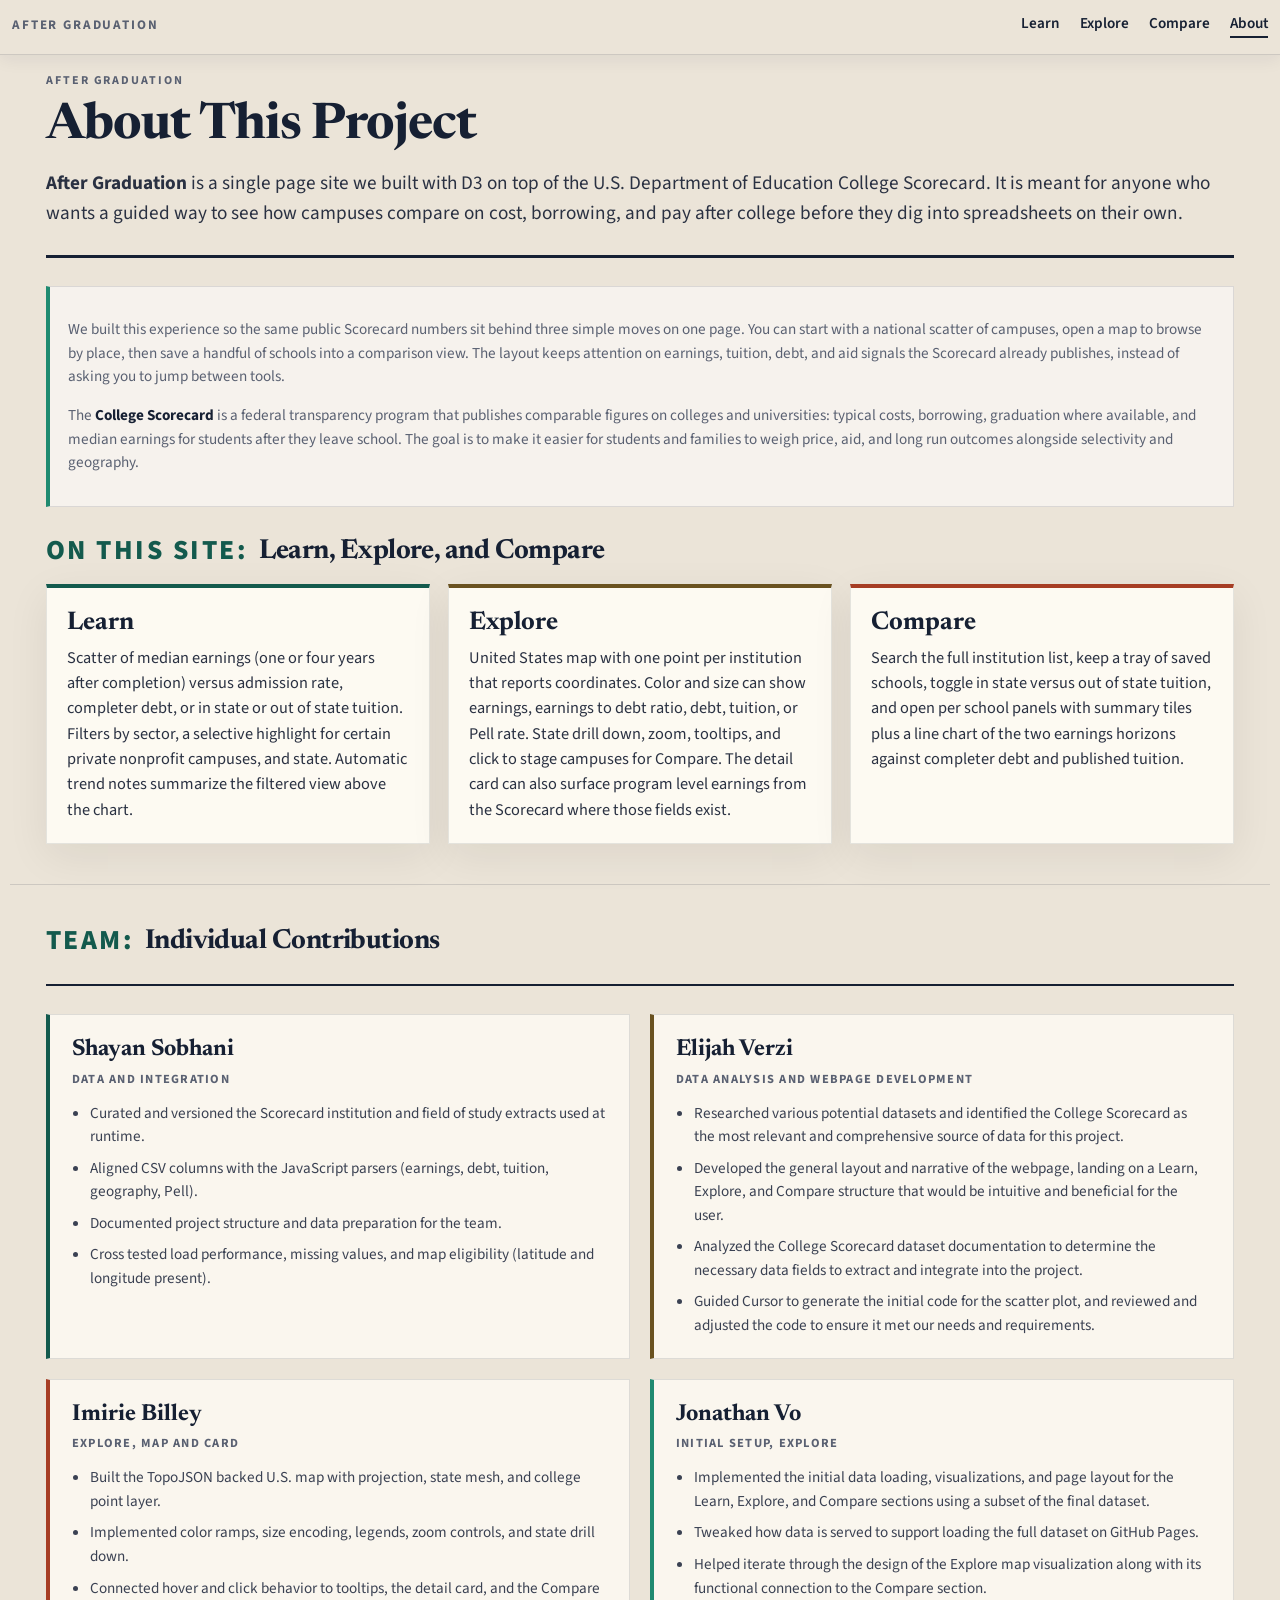
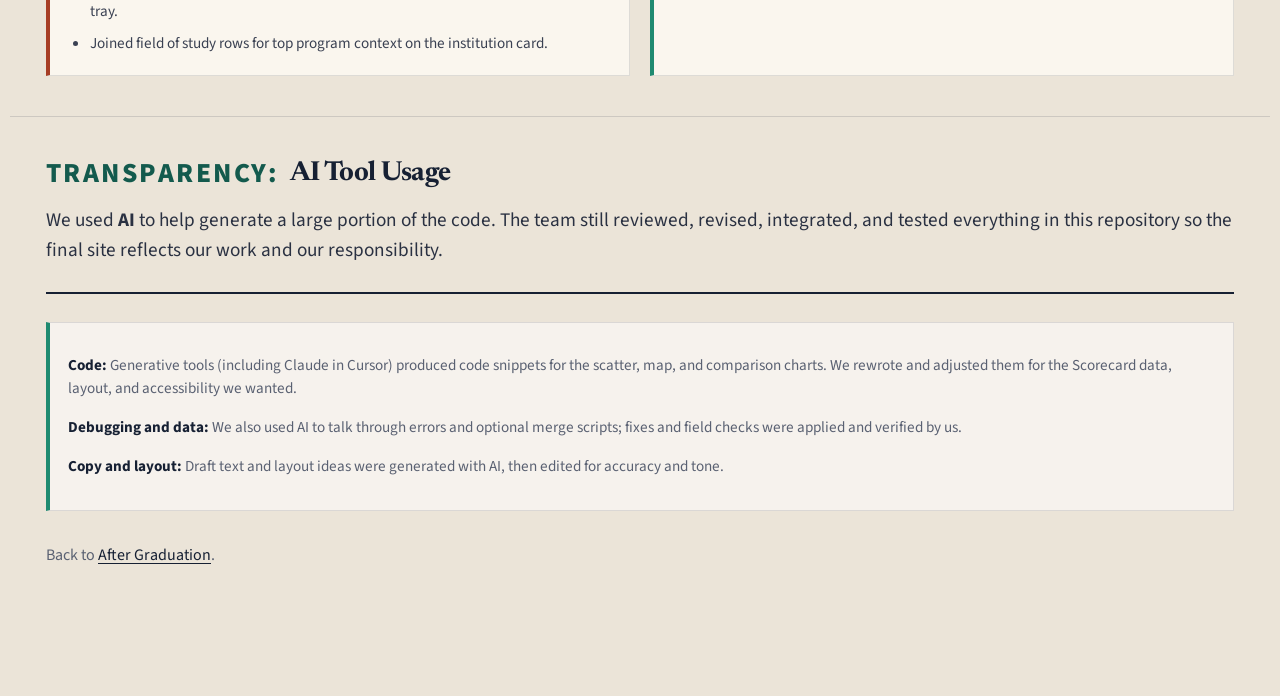
==== commit 4961a8b7: "updated contributions section" ====
--- a/about.html
+++ b/about.html
@@ -84,7 +84,7 @@
               <li>Researched various potential datasets and identified the College Scorecard as the most relevant and comprehensive source of data for this project.</li>
               <li>Developed the general layout and narrative of the webpage, landing on a Learn, Explore, and Compare structure that would be intuitive and beneficial for the user.</li>
               <li>Analyzed the College Scorecard dataset documentation to determine the necessary data fields to extract and integrate into the project.</li>
-              <li>Guided Cursor to generate the initial code for the scatter plot and map, and reviewed and adjusted the code to ensure it met our needs and requirements.</li>
+              <li>Guided Cursor to generate the initial code for the scatter plot, and reviewed and adjusted the code to ensure it met our needs and requirements.</li>
             </ul>
           </div>
           <div class="about-contrib-card" role="listitem">
@@ -99,12 +99,11 @@
           </div>
           <div class="about-contrib-card" role="listitem">
             <h2 class="about-contrib-name">Jonathan Vo</h2>
-            <p class="about-contrib-role">Compare, Layout and Polish</p>
+            <p class="about-contrib-role">Initial Setup, Explore</p>
             <ul class="about-contrib-list">
-              <li>Shipped search, saved college tray, residency toggle, and projection small multiples.</li>
-              <li>Drew the Compare earnings chart with debt and tuition reference lines for each school.</li>
-              <li>Extended shared CSS for the article shell, controls, map split, and responsive breakpoints.</li>
-              <li>Edited section headlines, deck copy, and microcopy for a consistent editorial voice.</li>
+              <li>Implemented the initial data loading, visualizations, and page layout for the Learn, Explore, and Compare sections using a subset of the final dataset.</li>
+              <li>Tweaked how data is served to support loading the full dataset on GitHub Pages.</li>
+              <li>Helped iterate through the design of the Explore map visualization along with its functional connection to the Compare section.</li>
             </ul>
           </div>
         </div>
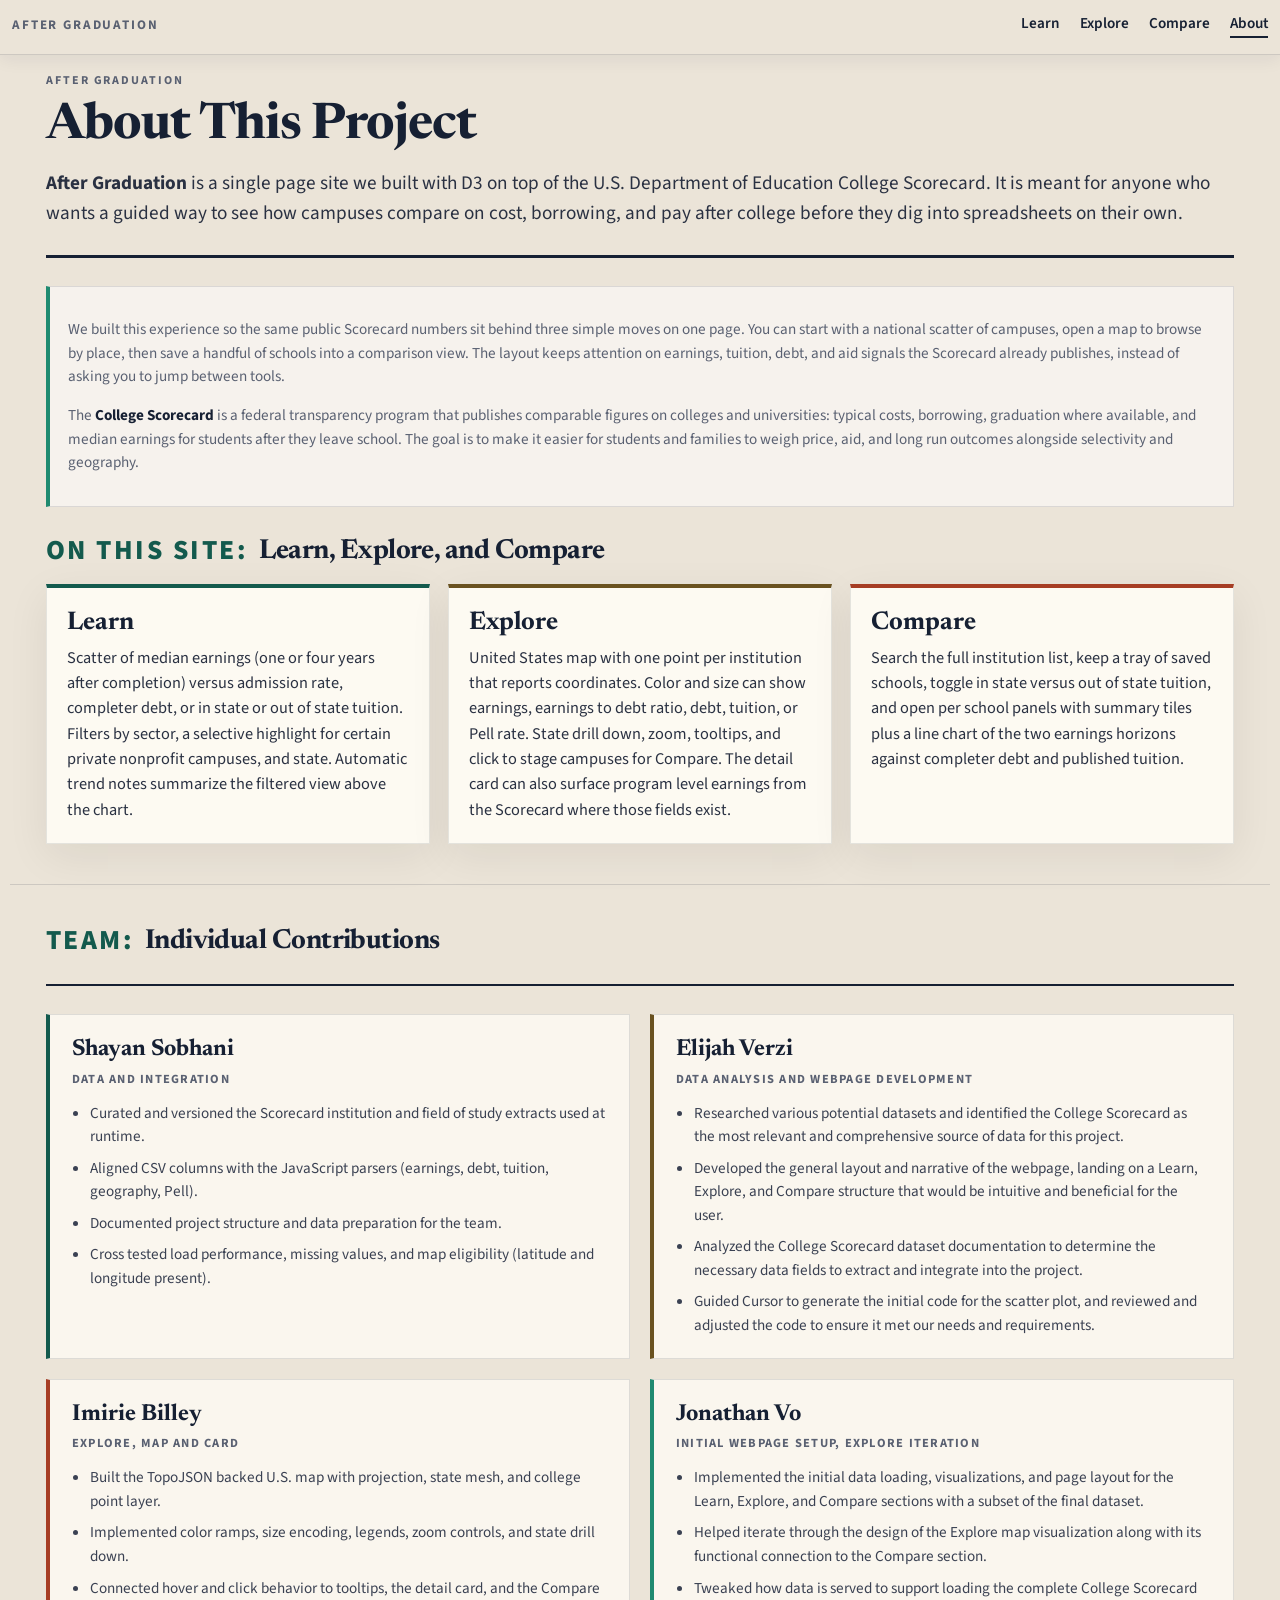
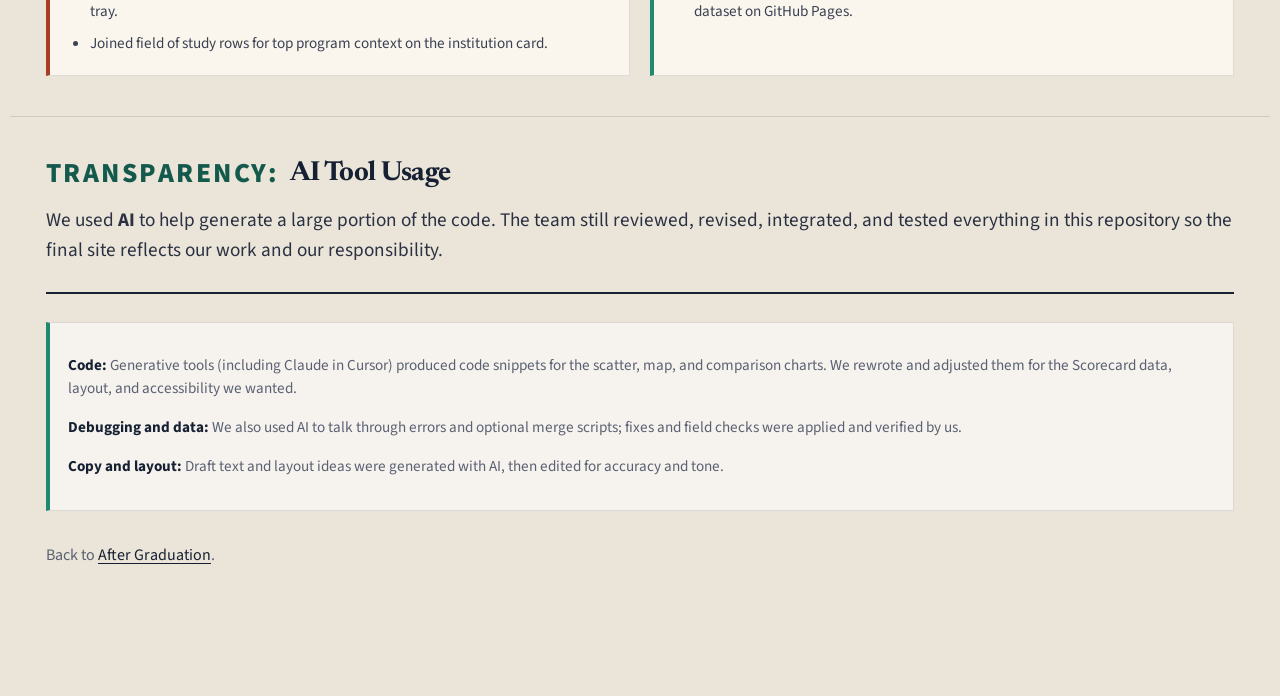
==== commit d93ac613: "updated contributions section" ====
--- a/about.html
+++ b/about.html
@@ -99,11 +99,11 @@
           </div>
           <div class="about-contrib-card" role="listitem">
             <h2 class="about-contrib-name">Jonathan Vo</h2>
-            <p class="about-contrib-role">Initial Setup, Explore</p>
+            <p class="about-contrib-role">Initial Webpage Setup, Explore Iteration</p>
             <ul class="about-contrib-list">
-              <li>Implemented the initial data loading, visualizations, and page layout for the Learn, Explore, and Compare sections using a subset of the final dataset.</li>
-              <li>Tweaked how data is served to support loading the full dataset on GitHub Pages.</li>
+              <li>Implemented the initial data loading, visualizations, and page layout for the Learn, Explore, and Compare sections with a subset of the final dataset.</li>
               <li>Helped iterate through the design of the Explore map visualization along with its functional connection to the Compare section.</li>
+              <li>Tweaked how data is served to support loading the complete College Scorecard dataset on GitHub Pages.</li>
             </ul>
           </div>
         </div>
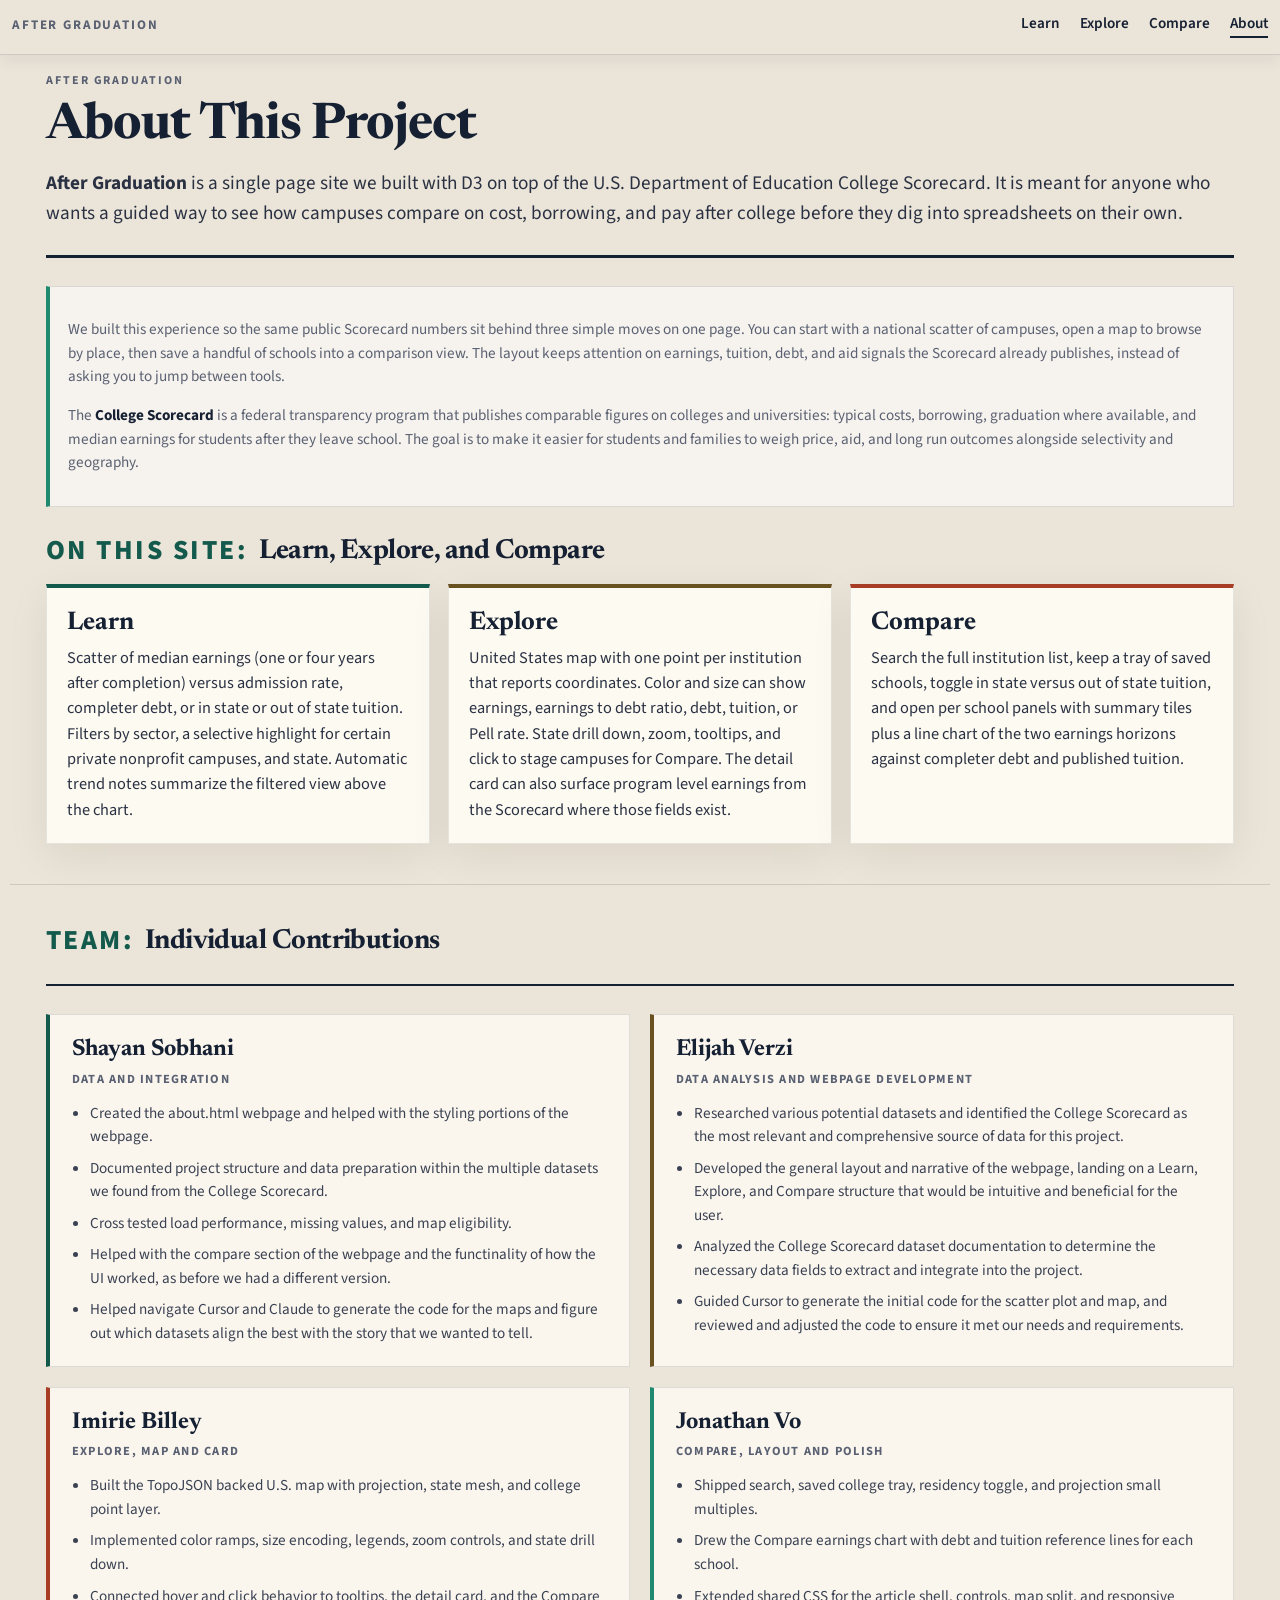
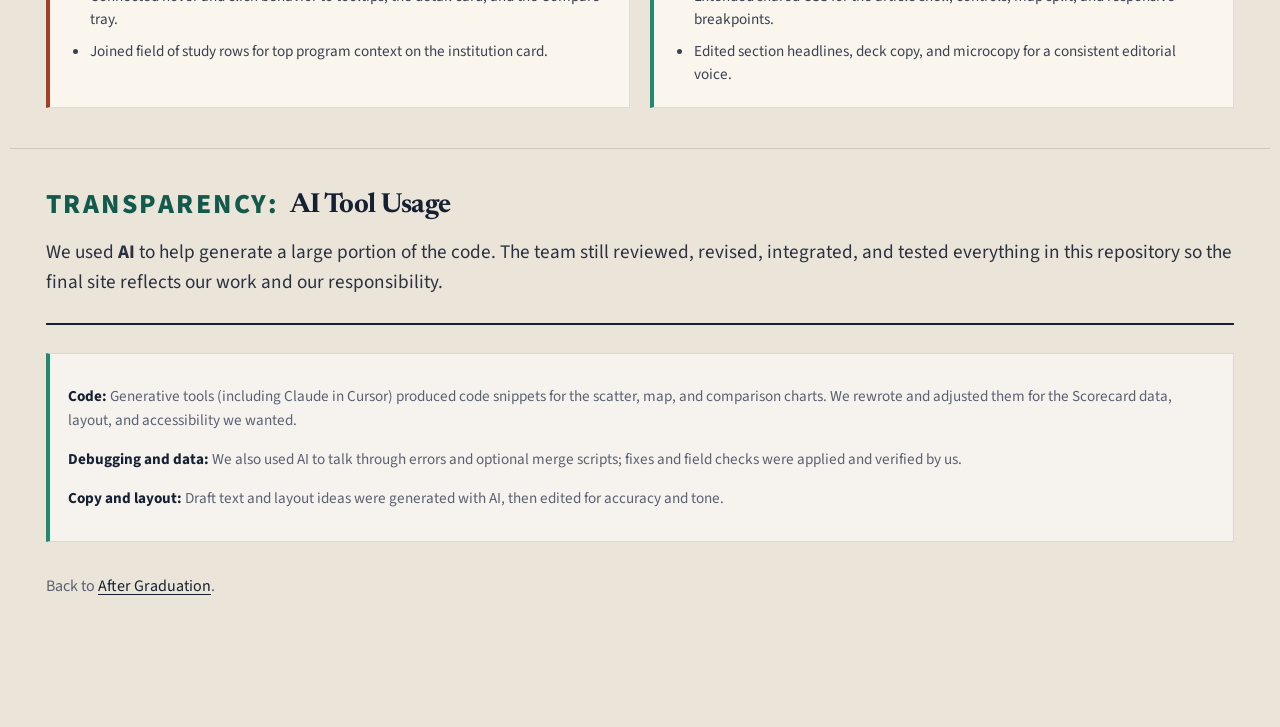
==== commit 9d04f239: "Edited text" ====
--- a/about.html
+++ b/about.html
@@ -71,10 +71,11 @@
             <h2 class="about-contrib-name">Shayan Sobhani</h2>
             <p class="about-contrib-role">Data and Integration</p>
             <ul class="about-contrib-list">
-              <li>Curated and versioned the Scorecard institution and field of study extracts used at runtime.</li>
-              <li>Aligned CSV columns with the JavaScript parsers (earnings, debt, tuition, geography, Pell).</li>
-              <li>Documented project structure and data preparation for the team.</li>
-              <li>Cross tested load performance, missing values, and map eligibility (latitude and longitude present).</li>
+              <li>Created the about.html webpage and helped with the styling portions of the webpage.</li>
+              <li>Documented project structure and data preparation within the multiple datasets we found from the College Scorecard.</li>
+              <li>Cross tested load performance, missing values, and map eligibility.</li>
+              <li>Helped with the compare section of the webpage and the functinality of how the UI worked, as before we had a different version.</li>
+              <li>Helped navigate Cursor and Claude to generate the code for the maps and figure out which datasets align the best with the story that we wanted to tell.</li>
             </ul>
           </div>
           <div class="about-contrib-card" role="listitem">
@@ -84,7 +85,7 @@
               <li>Researched various potential datasets and identified the College Scorecard as the most relevant and comprehensive source of data for this project.</li>
               <li>Developed the general layout and narrative of the webpage, landing on a Learn, Explore, and Compare structure that would be intuitive and beneficial for the user.</li>
               <li>Analyzed the College Scorecard dataset documentation to determine the necessary data fields to extract and integrate into the project.</li>
-              <li>Guided Cursor to generate the initial code for the scatter plot, and reviewed and adjusted the code to ensure it met our needs and requirements.</li>
+              <li>Guided Cursor to generate the initial code for the scatter plot and map, and reviewed and adjusted the code to ensure it met our needs and requirements.</li>
             </ul>
           </div>
           <div class="about-contrib-card" role="listitem">
@@ -99,11 +100,12 @@
           </div>
           <div class="about-contrib-card" role="listitem">
             <h2 class="about-contrib-name">Jonathan Vo</h2>
-            <p class="about-contrib-role">Initial Webpage Setup, Explore Iteration</p>
+            <p class="about-contrib-role">Compare, Layout and Polish</p>
             <ul class="about-contrib-list">
-              <li>Implemented the initial data loading, visualizations, and page layout for the Learn, Explore, and Compare sections with a subset of the final dataset.</li>
-              <li>Helped iterate through the design of the Explore map visualization along with its functional connection to the Compare section.</li>
-              <li>Tweaked how data is served to support loading the complete College Scorecard dataset on GitHub Pages.</li>
+              <li>Shipped search, saved college tray, residency toggle, and projection small multiples.</li>
+              <li>Drew the Compare earnings chart with debt and tuition reference lines for each school.</li>
+              <li>Extended shared CSS for the article shell, controls, map split, and responsive breakpoints.</li>
+              <li>Edited section headlines, deck copy, and microcopy for a consistent editorial voice.</li>
             </ul>
           </div>
         </div>
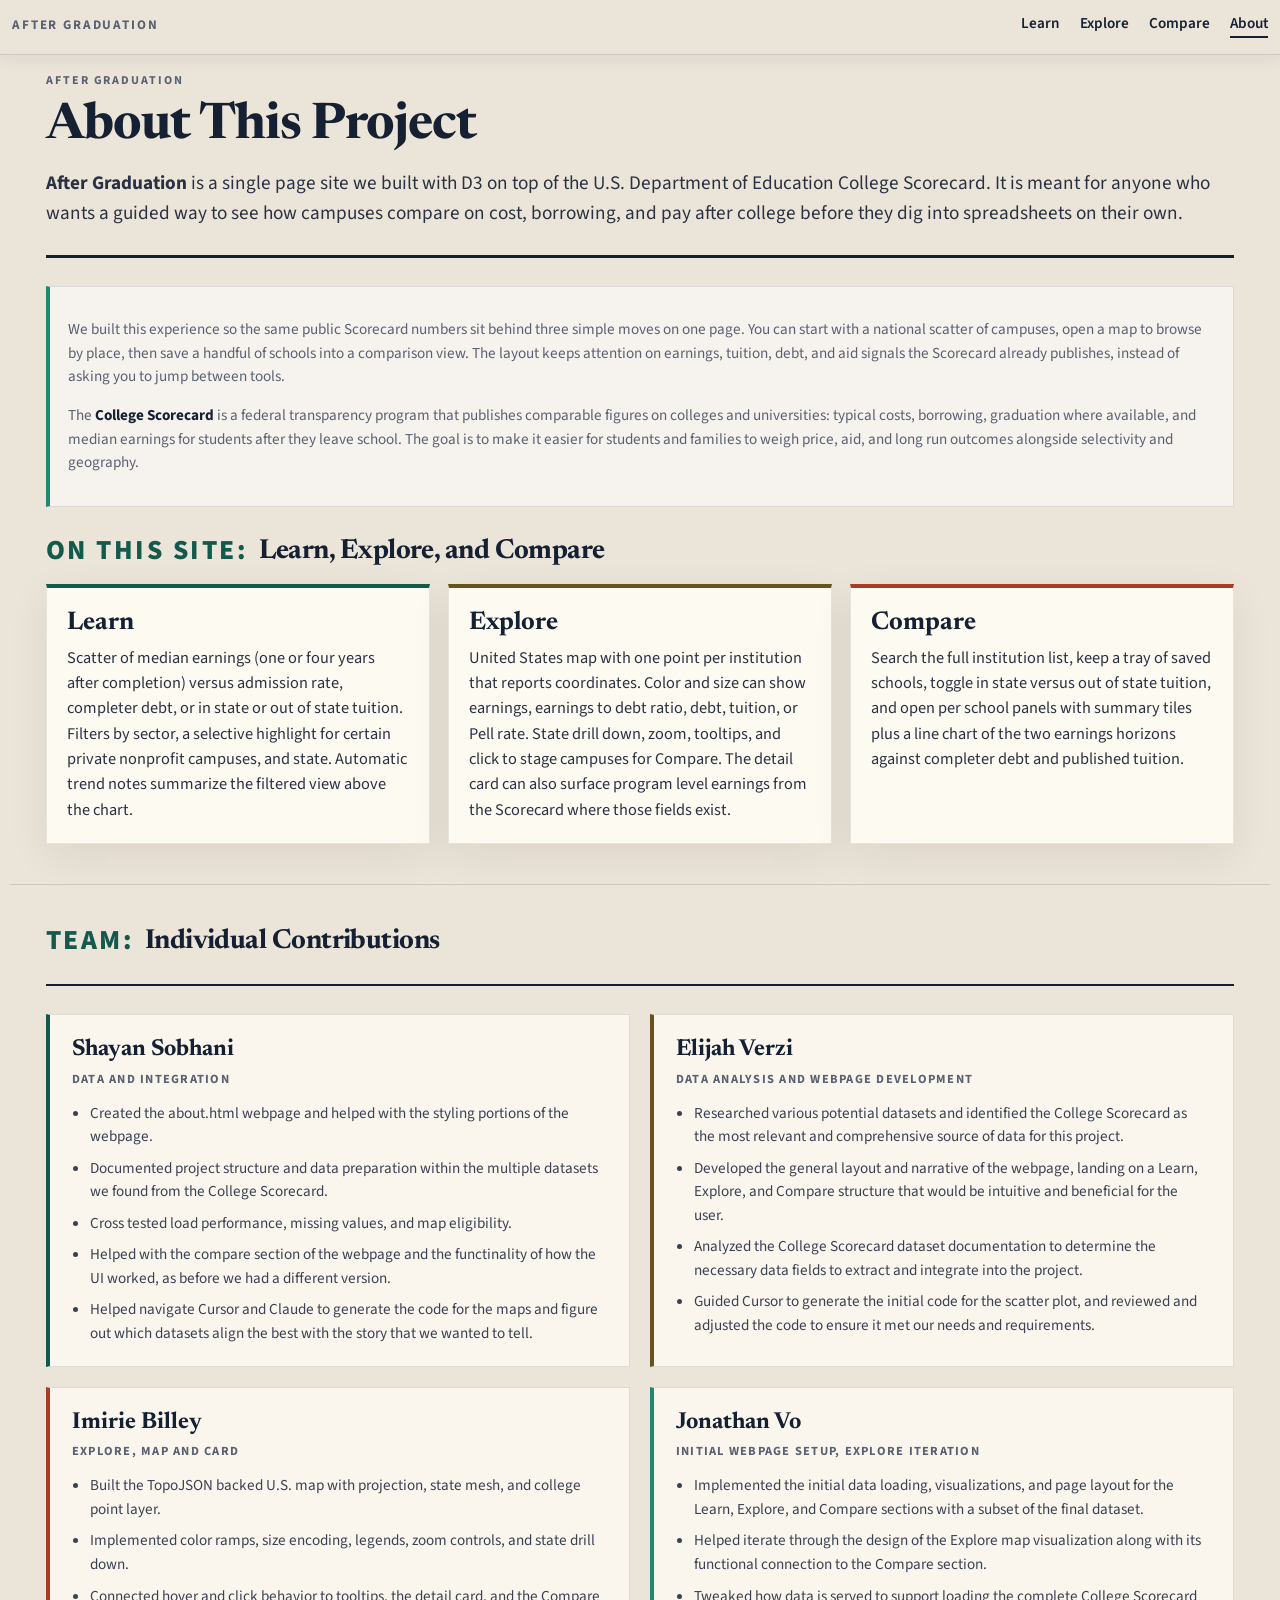
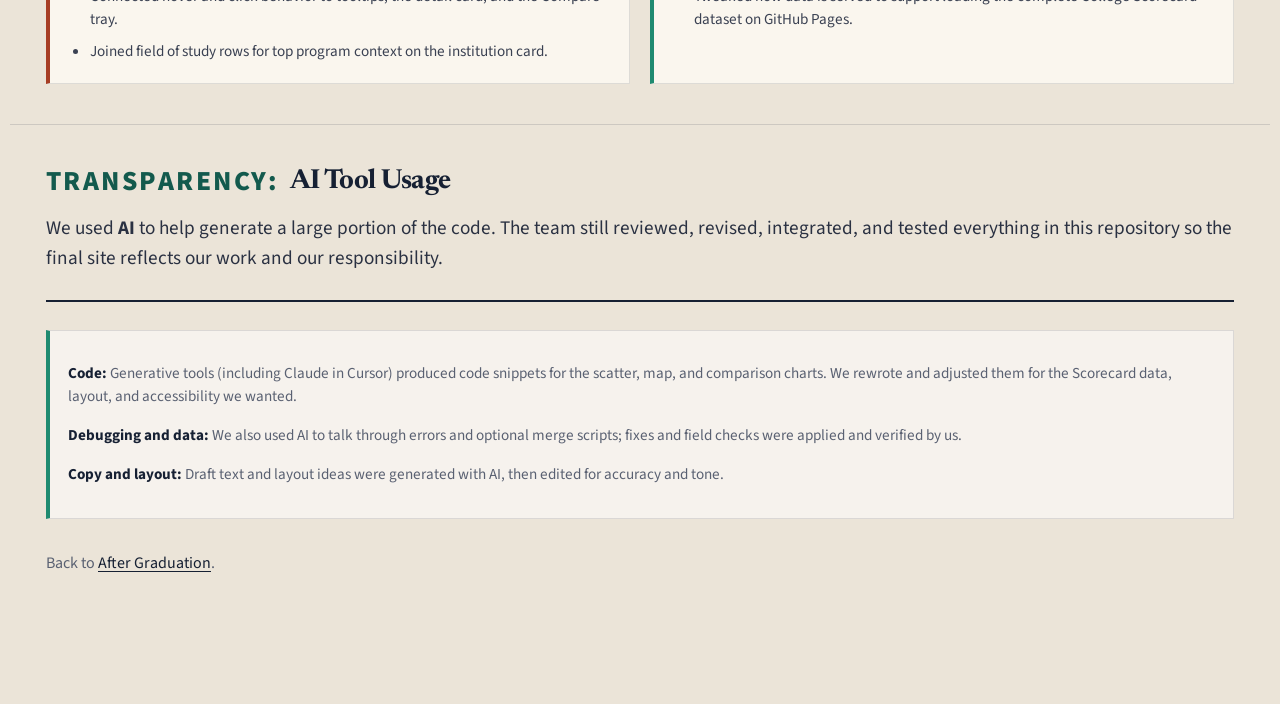
==== commit e276491c: "Merge branch 'main' of https://github.com/ZeBlast/471final" ====
--- a/about.html
+++ b/about.html
@@ -85,7 +85,7 @@
               <li>Researched various potential datasets and identified the College Scorecard as the most relevant and comprehensive source of data for this project.</li>
               <li>Developed the general layout and narrative of the webpage, landing on a Learn, Explore, and Compare structure that would be intuitive and beneficial for the user.</li>
               <li>Analyzed the College Scorecard dataset documentation to determine the necessary data fields to extract and integrate into the project.</li>
-              <li>Guided Cursor to generate the initial code for the scatter plot and map, and reviewed and adjusted the code to ensure it met our needs and requirements.</li>
+              <li>Guided Cursor to generate the initial code for the scatter plot, and reviewed and adjusted the code to ensure it met our needs and requirements.</li>
             </ul>
           </div>
           <div class="about-contrib-card" role="listitem">
@@ -100,12 +100,11 @@
           </div>
           <div class="about-contrib-card" role="listitem">
             <h2 class="about-contrib-name">Jonathan Vo</h2>
-            <p class="about-contrib-role">Compare, Layout and Polish</p>
+            <p class="about-contrib-role">Initial Webpage Setup, Explore Iteration</p>
             <ul class="about-contrib-list">
-              <li>Shipped search, saved college tray, residency toggle, and projection small multiples.</li>
-              <li>Drew the Compare earnings chart with debt and tuition reference lines for each school.</li>
-              <li>Extended shared CSS for the article shell, controls, map split, and responsive breakpoints.</li>
-              <li>Edited section headlines, deck copy, and microcopy for a consistent editorial voice.</li>
+              <li>Implemented the initial data loading, visualizations, and page layout for the Learn, Explore, and Compare sections with a subset of the final dataset.</li>
+              <li>Helped iterate through the design of the Explore map visualization along with its functional connection to the Compare section.</li>
+              <li>Tweaked how data is served to support loading the complete College Scorecard dataset on GitHub Pages.</li>
             </ul>
           </div>
         </div>
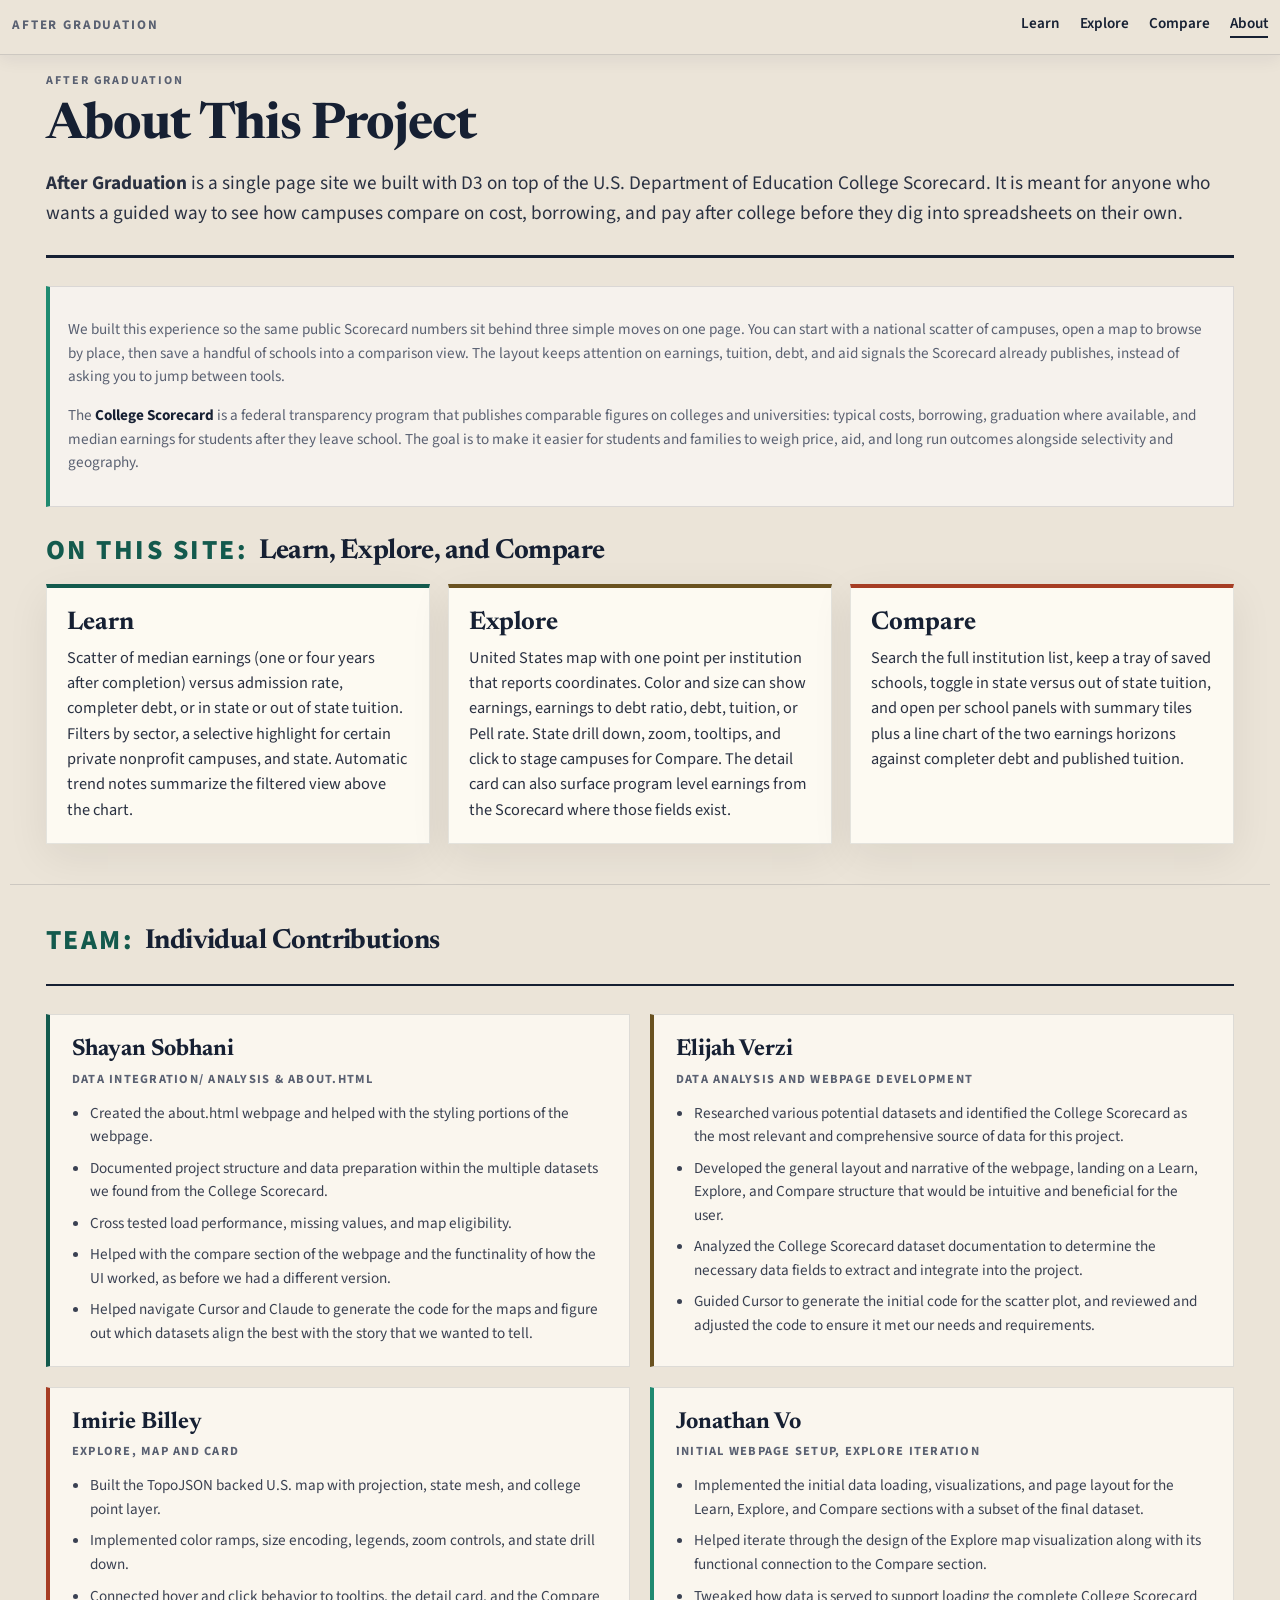
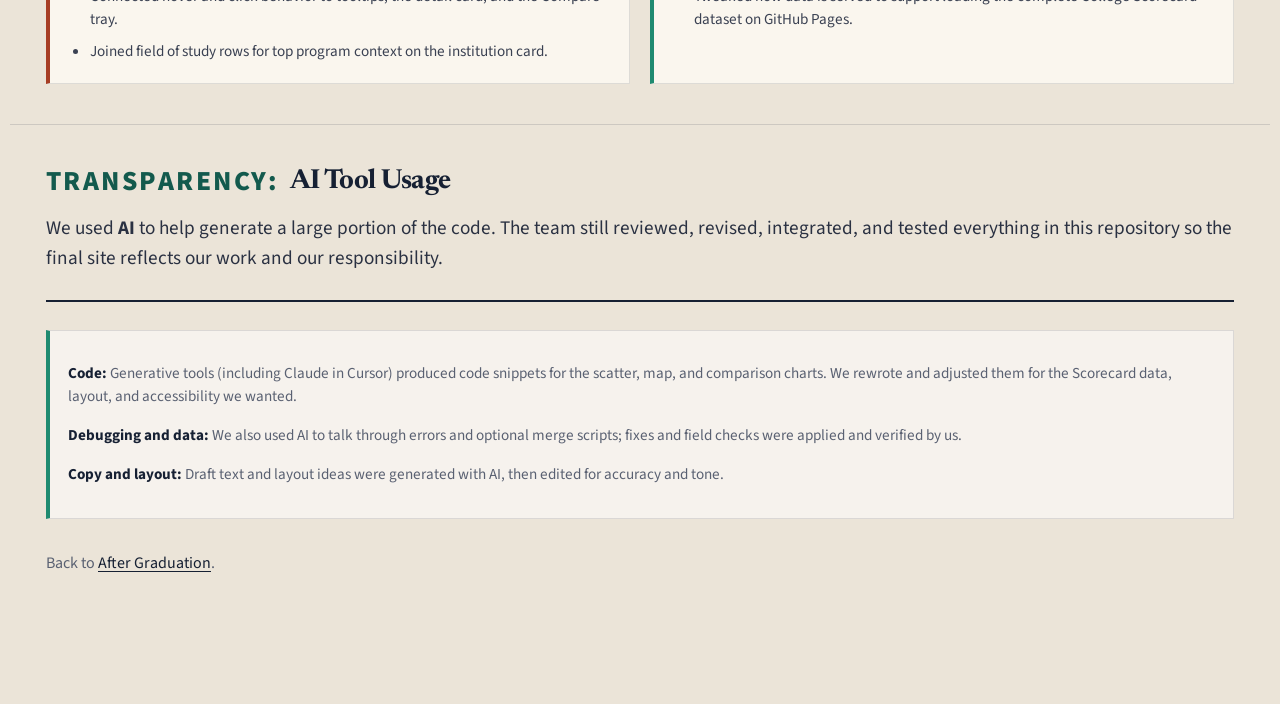
==== commit 1095d055: "Edited text" ====
--- a/about.html
+++ b/about.html
@@ -69,7 +69,7 @@
         <div class="about-contrib-grid" role="list">
           <div class="about-contrib-card" role="listitem">
             <h2 class="about-contrib-name">Shayan Sobhani</h2>
-            <p class="about-contrib-role">Data and Integration</p>
+            <p class="about-contrib-role">Data Integration/ Analysis & about.html</p>
             <ul class="about-contrib-list">
               <li>Created the about.html webpage and helped with the styling portions of the webpage.</li>
               <li>Documented project structure and data preparation within the multiple datasets we found from the College Scorecard.</li>
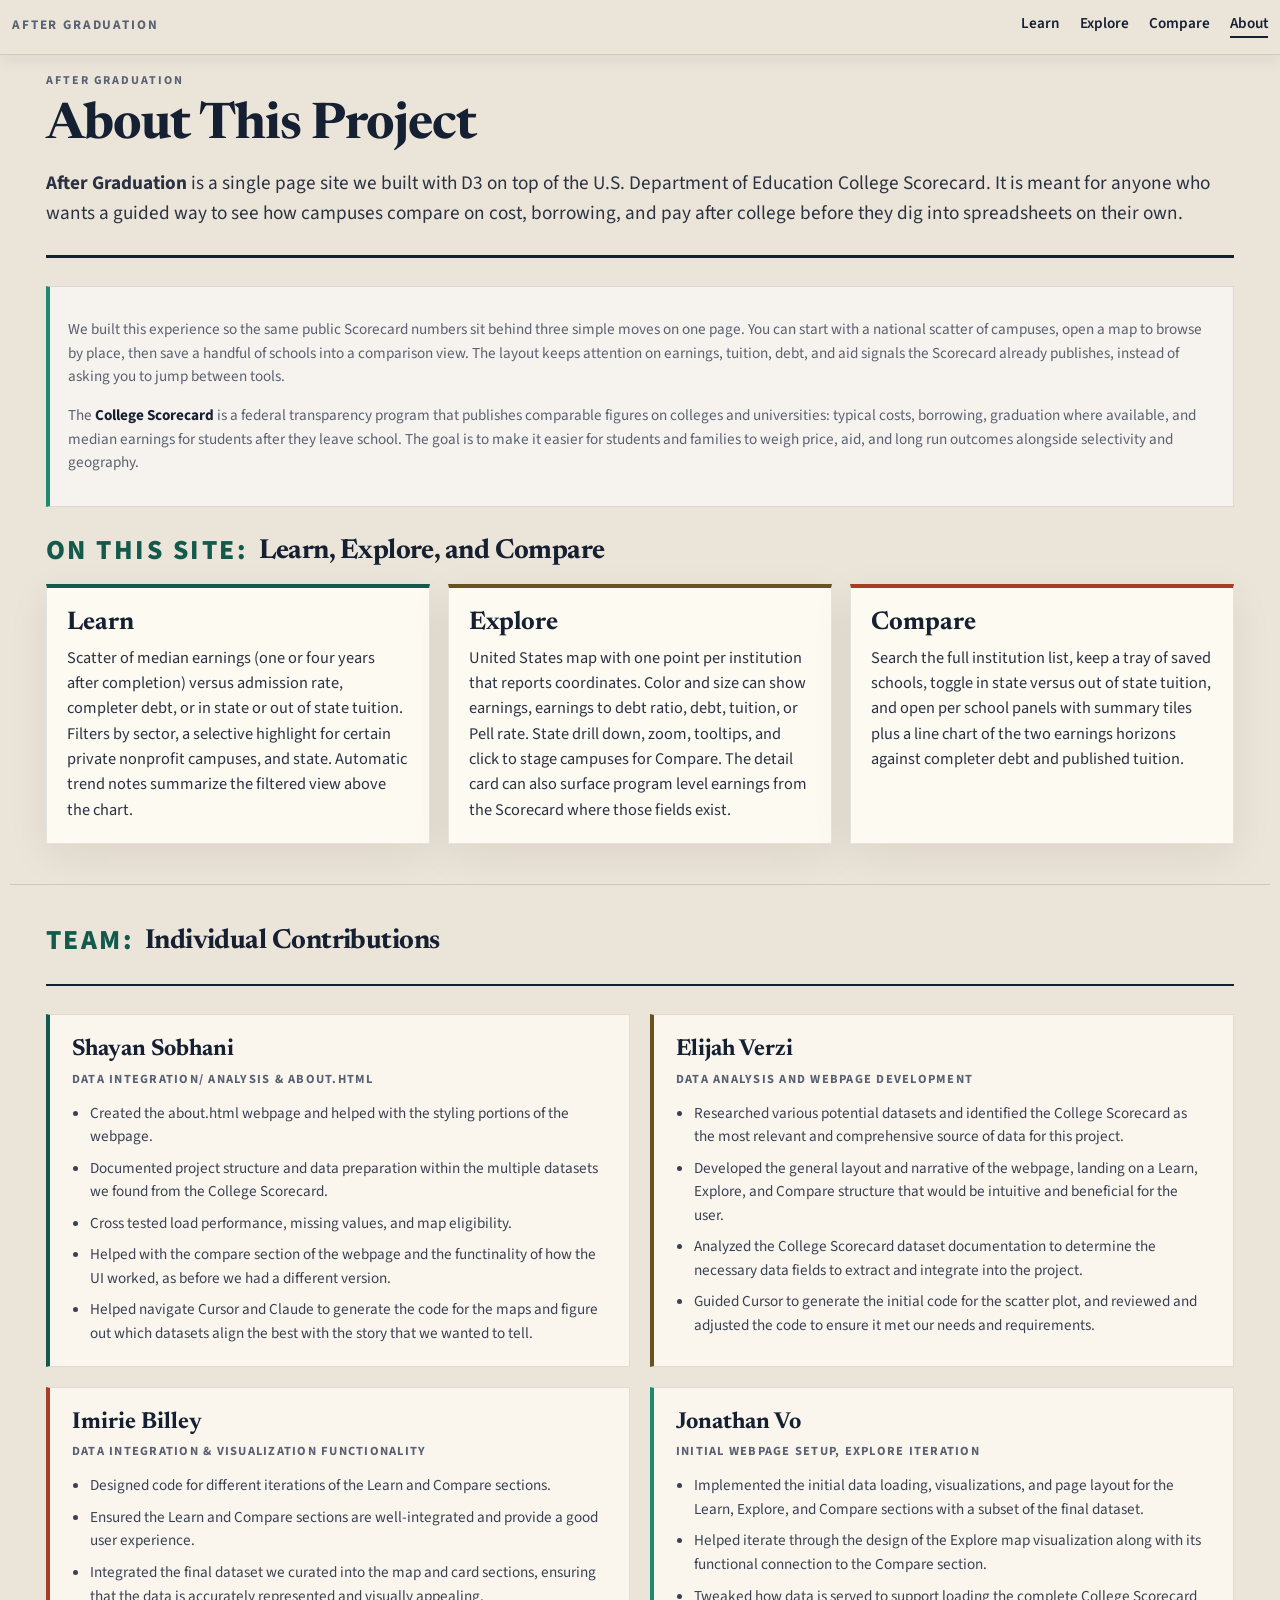
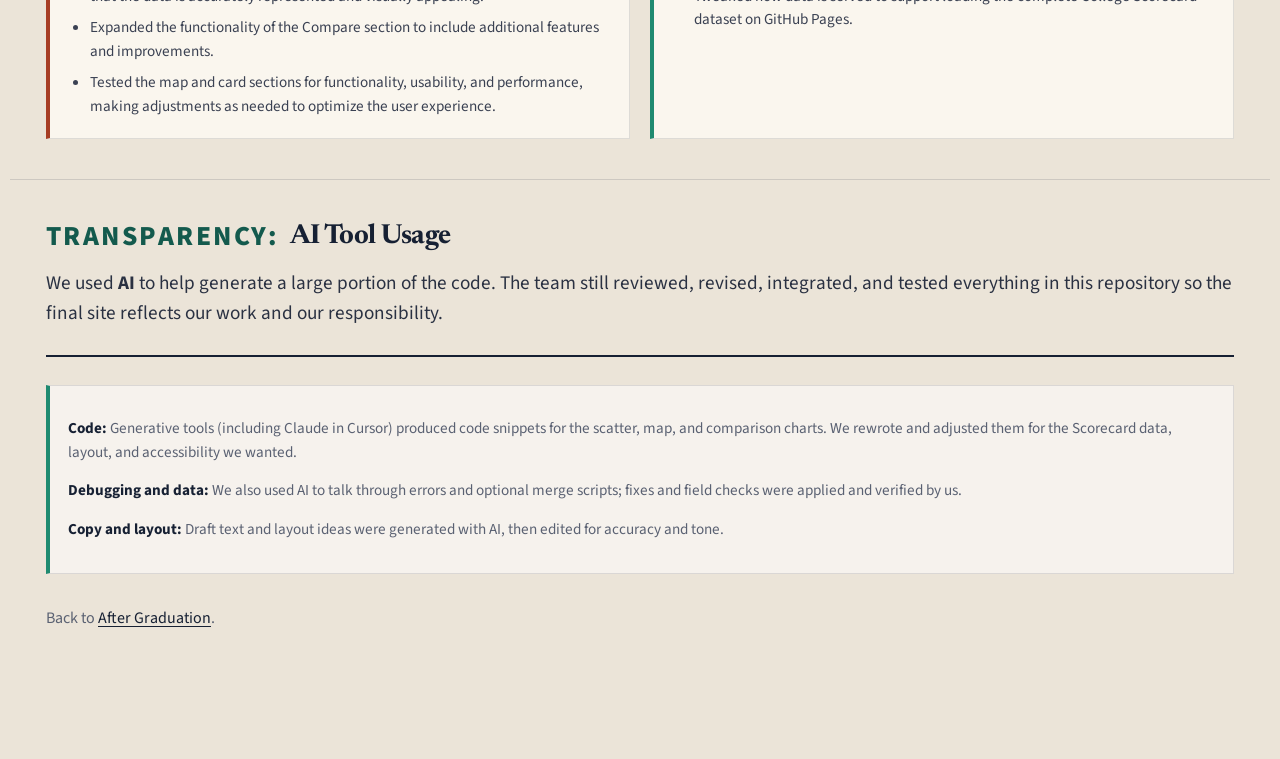
==== commit c016a428: "Edited contributions" ====
--- a/about.html
+++ b/about.html
@@ -90,12 +90,15 @@
           </div>
           <div class="about-contrib-card" role="listitem">
             <h2 class="about-contrib-name">Imirie Billey</h2>
-            <p class="about-contrib-role">Explore, Map and Card</p>
+            <p class="about-contrib-role">Data Integration & Visualization Functionality</p>
             <ul class="about-contrib-list">
-              <li>Built the TopoJSON backed U.S. map with projection, state mesh, and college point layer.</li>
-              <li>Implemented color ramps, size encoding, legends, zoom controls, and state drill down.</li>
-              <li>Connected hover and click behavior to tooltips, the detail card, and the Compare tray.</li>
-              <li>Joined field of study rows for top program context on the institution card.</li>
+              <li> Designed code for different iterations of the Learn and Compare sections.</li>
+              <li> Ensured the Learn and Compare sections are well-integrated and provide a good user experience.</li>
+              <li> Integrated the final dataset we curated into the map and card sections, ensuring that the data is accurately
+                represented and visually appealing.</li>
+              <li> Expanded the functionality of the Compare section to include additional features and improvements.</li>
+              <li> Tested the map and card sections for functionality, usability, and performance, making adjustments as needed to
+                optimize the user experience.</li>
             </ul>
           </div>
           <div class="about-contrib-card" role="listitem">
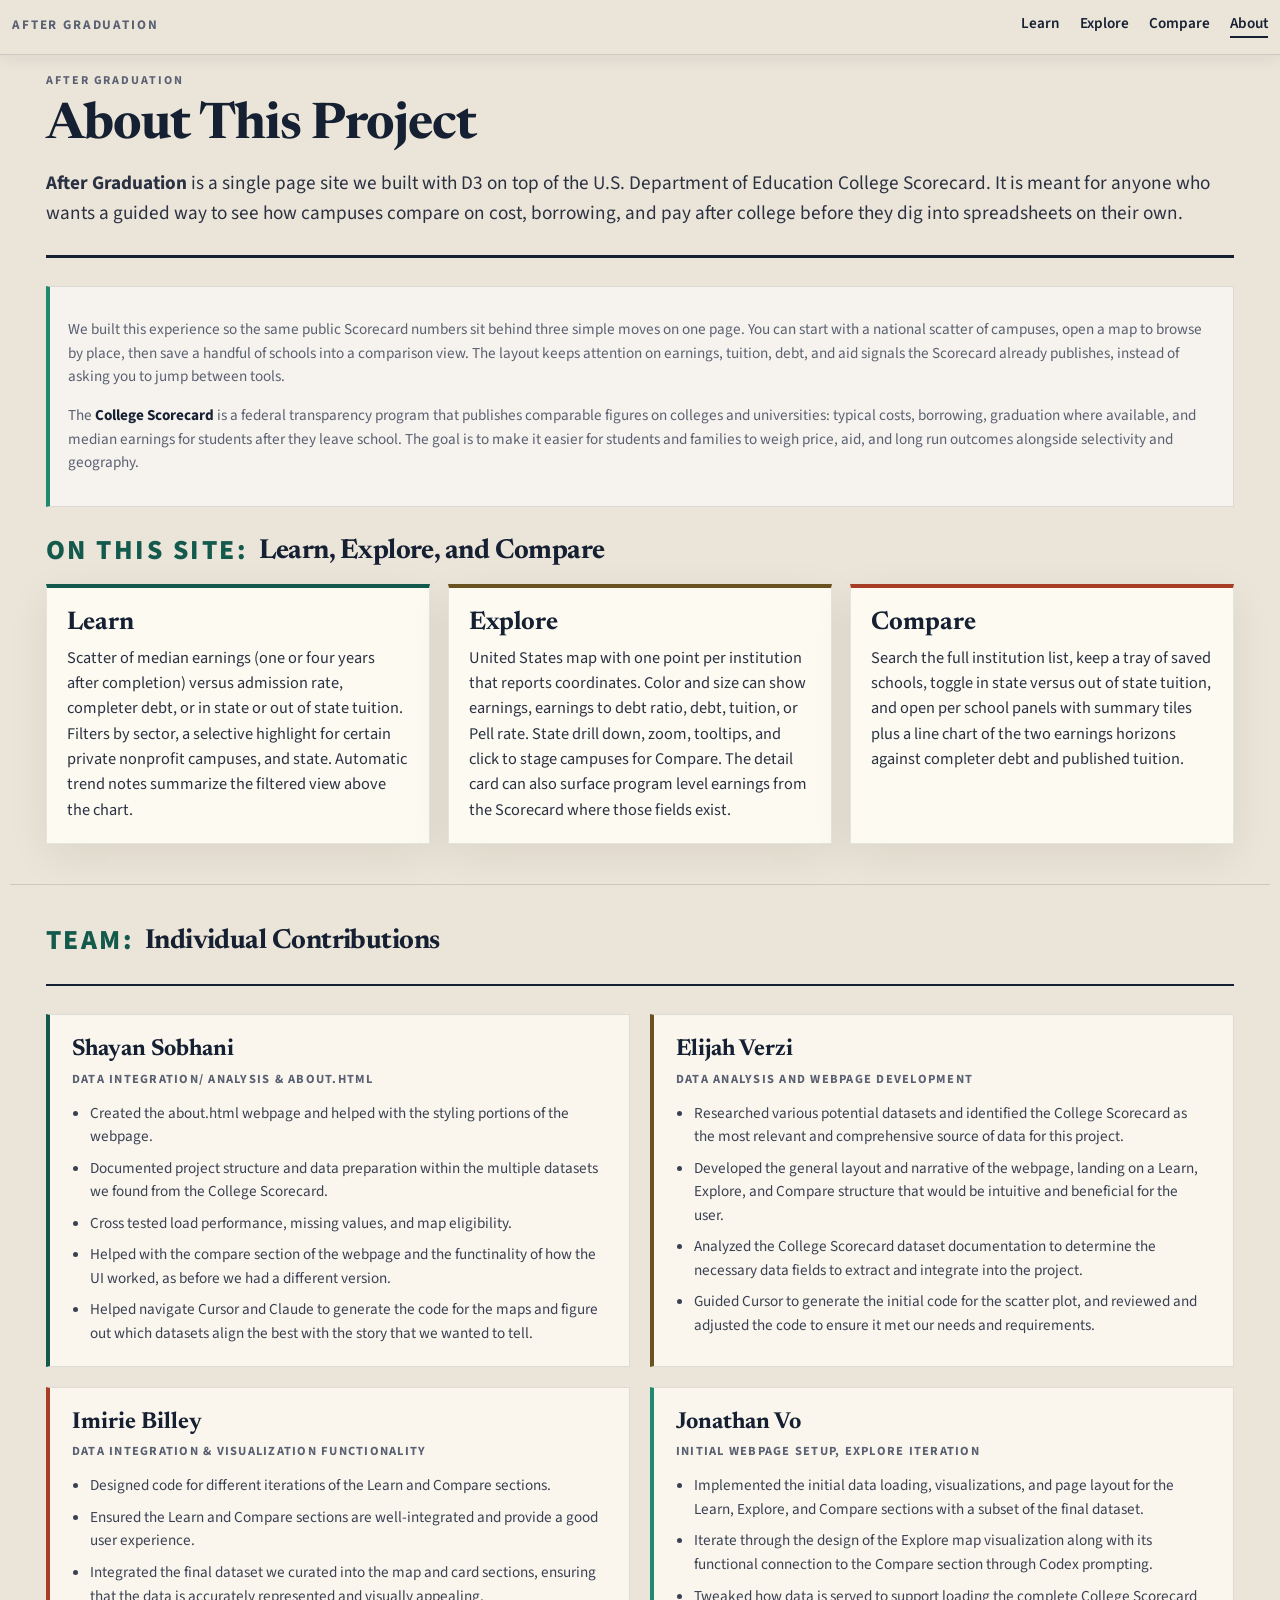
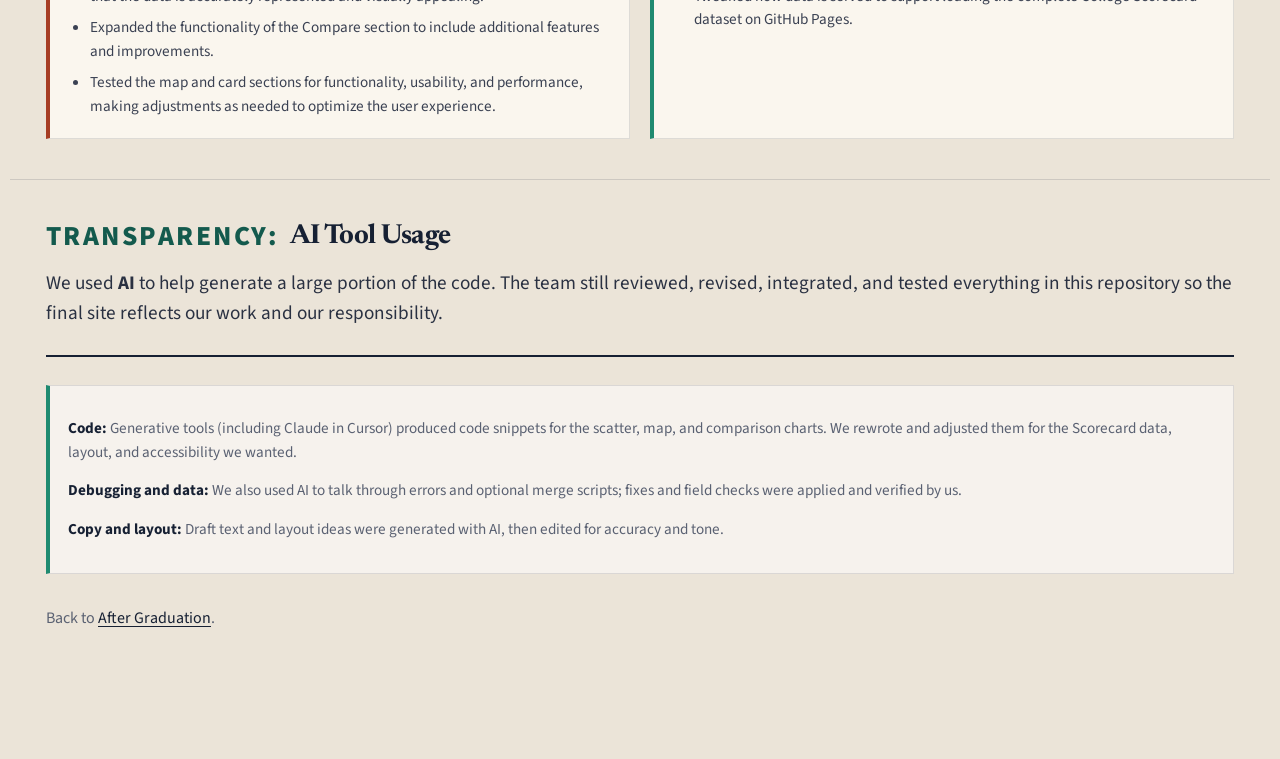
==== commit 272ad022: "update readme with development info" ====
--- a/about.html
+++ b/about.html
@@ -106,7 +106,7 @@
             <p class="about-contrib-role">Initial Webpage Setup, Explore Iteration</p>
             <ul class="about-contrib-list">
               <li>Implemented the initial data loading, visualizations, and page layout for the Learn, Explore, and Compare sections with a subset of the final dataset.</li>
-              <li>Helped iterate through the design of the Explore map visualization along with its functional connection to the Compare section.</li>
+              <li>Iterate through the design of the Explore map visualization along with its functional connection to the Compare section through Codex prompting.</li>
               <li>Tweaked how data is served to support loading the complete College Scorecard dataset on GitHub Pages.</li>
             </ul>
           </div>
